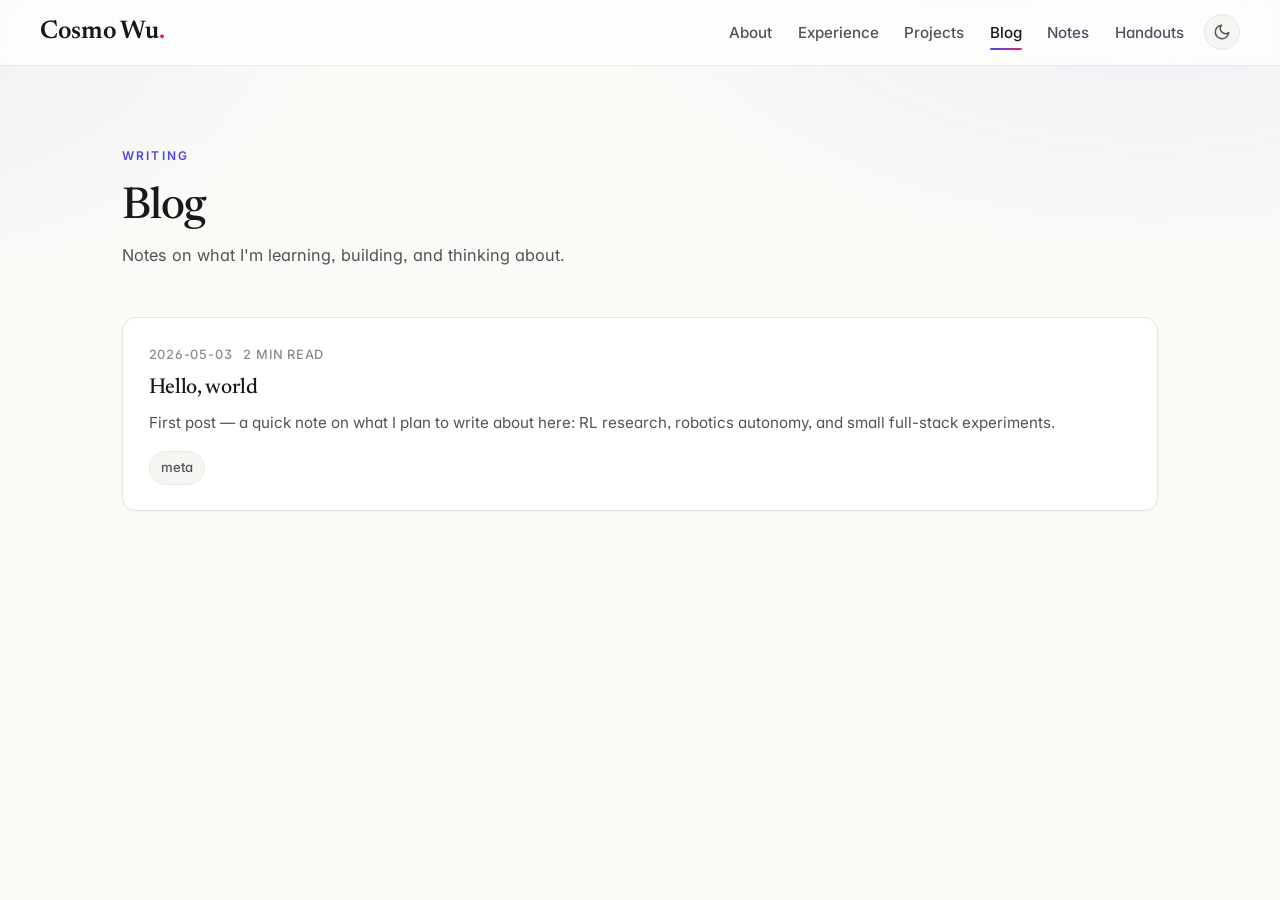
==== blog/index.html @ 94768a97 "Intense round of vibecoding" ====
<!DOCTYPE html>
<html lang="en">
<head>
    <meta charset="UTF-8">
    <meta name="viewport" content="width=device-width, initial-scale=1.0">
    <title>Blog — Cosmo Wu</title>

    <script>(function(){try{var t=localStorage.getItem('theme');var d=window.matchMedia('(prefers-color-scheme: dark)').matches;document.documentElement.setAttribute('data-theme',t||(d?'dark':'light'));}catch(e){document.documentElement.setAttribute('data-theme','light');}})();</script>

    <link rel="preconnect" href="https://fonts.googleapis.com">
    <link rel="preconnect" href="https://fonts.gstatic.com" crossorigin>
    <link rel="stylesheet" href="https://fonts.googleapis.com/css2?family=Inter:wght@400;500;600;700&family=Newsreader:ital,wght@0,400;0,500;1,400;1,500&display=swap">
    <link rel="stylesheet" href="/assets/css/style.css">
</head>
<body>
    <nav class="nav">
        <div class="nav-content">
            <a href="/" class="logo">Cosmo Wu<span class="logo-dot">.</span></a>
            <div class="nav-right">
                <ul class="nav-links">
                    <li><a href="/">About</a></li>
                    <li><a href="/experience/">Experience</a></li>
                    <li><a href="/projects/">Projects</a></li>
                    <li><a href="/blog/">Blog</a></li>
                    <li><a href="/notes/">Notes</a></li>
                    <li><a href="/handouts/">Handouts</a></li>
                </ul>
                <button class="theme-toggle" id="theme-toggle" type="button" aria-label="Toggle color theme">
                    <svg class="icon-moon" viewBox="0 0 24 24" fill="none" stroke="currentColor" stroke-width="2" stroke-linecap="round" stroke-linejoin="round"><path d="M21 12.79A9 9 0 1 1 11.21 3 7 7 0 0 0 21 12.79z"/></svg>
                    <svg class="icon-sun" viewBox="0 0 24 24" fill="none" stroke="currentColor" stroke-width="2" stroke-linecap="round" stroke-linejoin="round"><circle cx="12" cy="12" r="4"/><path d="M12 2v2M12 20v2M4.93 4.93l1.41 1.41M17.66 17.66l1.41 1.41M2 12h2M20 12h2M4.93 19.07l1.41-1.41M17.66 6.34l1.41-1.41"/></svg>
                </button>
            </div>
        </div>
    </nav>

    <section id="blog">
        <div class="section-head">
            <p class="eyebrow">Writing</p>
            <h2 class="section-title">Blog</h2>
            <p class="section-subtitle">Notes on what I'm learning, building, and thinking about.</p>
        </div>

        <div id="post-list" class="post-grid">
            <p style="color: var(--text-muted); grid-column: 1 / -1; text-align: center;">Loading posts…</p>
        </div>
    </section>

    <script src="/assets/js/main.js"></script>
    <script>
        (async function () {
            const list = document.getElementById('post-list');
            try {
                const res = await fetch('/blog/posts.json', { cache: 'no-cache' });
                if (!res.ok) throw new Error('HTTP ' + res.status);
                const posts = await res.json();

                if (!Array.isArray(posts) || posts.length === 0) {
                    list.innerHTML = '<div class="empty-state" style="grid-column: 1 / -1;">No posts yet. Add entries to <code>blog/posts.json</code>.</div>';
                    return;
                }

                posts.sort((a, b) => (b.date || '').localeCompare(a.date || ''));

                list.innerHTML = posts.map(p => {
                    const tags = (p.tags || []).map(t => `<span class="tag">${escapeHtml(t)}</span>`).join('');
                    const date = p.date ? `<span>${escapeHtml(p.date)}</span>` : '';
                    const readTime = p.readTime ? `<span>${escapeHtml(p.readTime)}</span>` : '';
                    return `
                        <a class="post-card" href="${escapeAttr(p.url)}">
                            <div class="post-card-meta">${date}${readTime}</div>
                            <div class="post-card-title">${escapeHtml(p.title)}</div>
                            <div class="post-card-summary">${escapeHtml(p.summary || '')}</div>
                            <div class="post-card-tags">${tags}</div>
                        </a>
                    `;
                }).join('');

                // re-observe newly added cards for fade-in animation
                document.querySelectorAll('.post-card').forEach(el => el.classList.add('animate-in'));
            } catch (err) {
                list.innerHTML = `
                    <div class="empty-state" style="grid-column: 1 / -1;">
                        Could not load posts. If you're viewing locally, open via a server (e.g. <code>python -m http.server</code>) instead of <code>file://</code>.
                    </div>`;
                console.error(err);
            }
        })();

        function escapeHtml(s) {
            return String(s).replace(/[&<>"']/g, c => ({ '&': '&amp;', '<': '&lt;', '>': '&gt;', '"': '&quot;', "'": '&#39;' }[c]));
        }
        function escapeAttr(s) { return escapeHtml(s); }
    </script>
</body>
</html>
---- assets/css/style.css ----
/* =========================================================
   Reset & base
   ========================================================= */
*,
*::before,
*::after {
    margin: 0;
    padding: 0;
    box-sizing: border-box;
}

html {
    scroll-behavior: smooth;
}

/* =========================================================
   Theme tokens — light is default, dark via [data-theme="dark"]
   ========================================================= */
:root {
    --bg:           #fafaf7;
    --bg-elevated:  #ffffff;
    --surface:      #ffffff;
    --surface-soft: #f5f5f1;
    --border:       #e7e5e0;
    --border-soft:  #efece6;

    --text:         #18181b;
    --text-muted:   #52525b;
    --text-subtle:  #8a8a93;

    --primary:      #4f46e5;
    --primary-soft: #eef2ff;
    --secondary:    #7c3aed;
    --accent:       #db2777;

    --shadow-sm: 0 1px 2px rgba(15, 23, 42, 0.04);
    --shadow-md: 0 4px 16px rgba(15, 23, 42, 0.06);
    --shadow-lg: 0 16px 40px rgba(15, 23, 42, 0.08);

    --nav-bg:       rgba(255, 255, 255, 0.78);
    --nav-border:   rgba(15, 23, 42, 0.08);

    --code-bg:      #f4f4f0;
    --pre-bg:       #1f1f23;
    --pre-text:     #f4f4f5;

    --radius-sm:    8px;
    --radius:       14px;
    --radius-lg:    20px;

    --font-sans: 'Inter', -apple-system, BlinkMacSystemFont, 'Segoe UI', Roboto, sans-serif;
    --font-serif: 'Newsreader', 'Iowan Old Style', 'Apple Garamond', Georgia, serif;
    --font-mono: 'JetBrains Mono', ui-monospace, SFMono-Regular, Menlo, Consolas, monospace;
}

[data-theme="dark"] {
    --bg:           #0b0d12;
    --bg-elevated:  #11141c;
    --surface:      #141823;
    --surface-soft: #1a1f2c;
    --border:       rgba(255, 255, 255, 0.08);
    --border-soft:  rgba(255, 255, 255, 0.05);

    --text:         #f1f5f9;
    --text-muted:   #b3b9c5;
    --text-subtle:  #717684;

    --primary:      #818cf8;
    --primary-soft: rgba(129, 140, 248, 0.12);
    --secondary:    #a78bfa;
    --accent:       #f472b6;

    --shadow-sm: 0 1px 2px rgba(0, 0, 0, 0.3);
    --shadow-md: 0 4px 20px rgba(0, 0, 0, 0.35);
    --shadow-lg: 0 20px 60px rgba(0, 0, 0, 0.5);

    --nav-bg:       rgba(11, 13, 18, 0.78);
    --nav-border:   rgba(255, 255, 255, 0.06);

    --code-bg:      rgba(255, 255, 255, 0.06);
    --pre-bg:       #0a0c12;
    --pre-text:     #e5e7eb;
}

/* =========================================================
   Body
   ========================================================= */
body {
    font-family: var(--font-sans);
    font-feature-settings: 'cv11', 'ss01', 'ss03';
    line-height: 1.65;
    color: var(--text);
    background: var(--bg);
    overflow-x: hidden;
    -webkit-font-smoothing: antialiased;
    -moz-osx-font-smoothing: grayscale;
    transition: background-color 0.25s ease, color 0.25s ease;
}

/* Subtle background wash that shifts with theme */
body::before {
    content: '';
    position: fixed;
    inset: 0;
    z-index: -1;
    background:
        radial-gradient(1000px 600px at 90% -10%, color-mix(in srgb, var(--secondary) 7%, transparent), transparent 60%),
        radial-gradient(800px 500px at -10% 0%, color-mix(in srgb, var(--primary) 6%, transparent), transparent 60%);
    pointer-events: none;
}

::selection {
    background: color-mix(in srgb, var(--primary) 25%, transparent);
    color: var(--text);
}

/* =========================================================
   Navigation
   ========================================================= */
.nav {
    position: sticky;
    top: 0;
    width: 100%;
    background: var(--nav-bg);
    backdrop-filter: saturate(160%) blur(14px);
    -webkit-backdrop-filter: saturate(160%) blur(14px);
    z-index: 1000;
    padding: 0.9rem 2rem;
    border-bottom: 1px solid var(--nav-border);
    transition: background-color 0.25s ease, border-color 0.25s ease;
}

.nav-content {
    max-width: 1200px;
    margin: 0 auto;
    display: flex;
    justify-content: space-between;
    align-items: center;
    gap: 1.5rem;
}

.logo {
    font-family: var(--font-serif);
    font-size: 1.6rem;
    font-weight: 600;
    letter-spacing: -0.01em;
    color: var(--text);
    text-decoration: none;
    line-height: 1;
}

.logo .logo-dot {
    color: var(--accent);
}

.nav-right {
    display: flex;
    align-items: center;
    gap: 1.25rem;
}

.nav-links {
    display: flex;
    gap: 1.6rem;
    list-style: none;
    flex-wrap: wrap;
}

.nav-links a {
    color: var(--text-muted);
    text-decoration: none;
    transition: color 0.2s ease;
    font-weight: 500;
    font-size: 0.95rem;
    position: relative;
    padding: 0.25rem 0;
}

.nav-links a:hover {
    color: var(--text);
}

.nav-links a.active {
    color: var(--text);
}

.nav-links a.active::after {
    content: '';
    position: absolute;
    bottom: -4px;
    left: 0;
    right: 0;
    height: 2px;
    background: linear-gradient(90deg, var(--primary), var(--accent));
    border-radius: 2px;
}

.theme-toggle {
    background: var(--surface-soft);
    border: 1px solid var(--border);
    color: var(--text-muted);
    width: 36px;
    height: 36px;
    border-radius: 999px;
    display: inline-flex;
    align-items: center;
    justify-content: center;
    cursor: pointer;
    transition: all 0.2s ease;
}

.theme-toggle:hover {
    color: var(--text);
    border-color: var(--text-subtle);
    transform: scale(1.05);
}

.theme-toggle svg {
    width: 18px;
    height: 18px;
}

[data-theme="light"] .theme-toggle .icon-sun  { display: none; }
[data-theme="dark"]  .theme-toggle .icon-moon { display: none; }
:root:not([data-theme="dark"]) .theme-toggle .icon-sun  { display: none; }

/* =========================================================
   Layout
   ========================================================= */
section {
    padding: 5rem 2rem 3rem;
    max-width: 1100px;
    margin: 0 auto;
}

.hero {
    min-height: calc(100vh - 4rem);
    padding-top: 7rem;
    display: flex;
    flex-direction: column;
    justify-content: center;
    align-items: center;
    text-align: center;
}

/* =========================================================
   Typography
   ========================================================= */
h1, h2, h3, h4 {
    color: var(--text);
    line-height: 1.2;
    letter-spacing: -0.02em;
}

.eyebrow {
    text-transform: uppercase;
    font-size: 0.75rem;
    letter-spacing: 0.18em;
    font-weight: 600;
    color: var(--primary);
    margin-bottom: 1rem;
    animation: fadeInUp 0.8s ease;
}

.hero-title {
    font-family: var(--font-serif);
    font-size: clamp(3rem, 8vw, 5.5rem);
    font-weight: 500;
    margin-bottom: 1rem;
    color: var(--text);
    letter-spacing: -0.03em;
    line-height: 1;
    animation: fadeInUp 0.9s ease;
}

.hero-title em {
    font-style: italic;
    color: var(--primary);
    font-weight: 400;
}

.hero-subtitle {
    font-size: 1.15rem;
    color: var(--text-muted);
    margin-bottom: 2.25rem;
    max-width: 640px;
    animation: fadeInUp 0.9s ease 0.1s backwards;
}

.hero-links {
    display: flex;
    gap: 0.9rem;
    margin-bottom: 3rem;
    animation: fadeInUp 0.9s ease 0.2s backwards;
    flex-wrap: wrap;
    justify-content: center;
}

.hero-links a {
    color: var(--text);
    text-decoration: none;
    padding: 0.7rem 1.3rem;
    border: 1px solid var(--border);
    background: var(--surface);
    border-radius: 999px;
    transition: all 0.2s ease;
    font-weight: 500;
    font-size: 0.95rem;
    box-shadow: var(--shadow-sm);
}

.hero-links a:hover {
    border-color: var(--primary);
    color: var(--primary);
    transform: translateY(-2px);
    box-shadow: var(--shadow-md);
}

.hero-links a.primary {
    background: var(--text);
    color: var(--bg);
    border-color: var(--text);
}

.hero-links a.primary:hover {
    background: var(--primary);
    border-color: var(--primary);
    color: #fff;
}

.hero-bio {
    max-width: 660px;
    color: var(--text-muted);
    font-size: 1.02rem;
    line-height: 1.75;
    animation: fadeInUp 0.9s ease 0.3s backwards;
}

.gpa {
    color: var(--accent);
    font-weight: 600;
}

.section-title {
    font-family: var(--font-serif);
    font-size: clamp(2rem, 4vw, 2.75rem);
    font-weight: 500;
    margin-bottom: 0.5rem;
    color: var(--text);
    letter-spacing: -0.025em;
}

.section-subtitle {
    color: var(--text-muted);
    margin-bottom: 3rem;
    font-size: 1.02rem;
}

.section-head {
    margin-bottom: 3rem;
}

.section-head .section-title {
    margin-bottom: 0.5rem;
}

/* =========================================================
   Cards
   ========================================================= */
.card {
    background: var(--surface);
    border: 1px solid var(--border);
    border-radius: var(--radius);
    padding: 1.75rem;
    margin-bottom: 1.25rem;
    transition: transform 0.2s ease, border-color 0.2s ease, box-shadow 0.2s ease;
    box-shadow: var(--shadow-sm);
}

.card:hover {
    transform: translateY(-3px);
    border-color: color-mix(in srgb, var(--primary) 35%, var(--border));
    box-shadow: var(--shadow-md);
}

.card-header {
    display: flex;
    justify-content: space-between;
    align-items: flex-start;
    margin-bottom: 0.75rem;
    flex-wrap: wrap;
    gap: 0.5rem 1rem;
}

.card-title {
    font-family: var(--font-serif);
    font-size: 1.4rem;
    font-weight: 500;
    color: var(--text);
    margin-bottom: 0.25rem;
    letter-spacing: -0.015em;
}

.card-subtitle {
    color: var(--text-muted);
    font-size: 0.92rem;
}

.card-date {
    color: var(--text-subtle);
    font-weight: 500;
    font-size: 0.88rem;
    font-variant-numeric: tabular-nums;
    white-space: nowrap;
}

.card-list {
    list-style: none;
    margin-top: 0.9rem;
    color: var(--text-muted);
}

.card-list li {
    padding-left: 1.4rem;
    margin-bottom: 0.4rem;
    position: relative;
    line-height: 1.6;
}

.card-list li::before {
    content: '';
    position: absolute;
    left: 0;
    top: 0.7em;
    width: 6px;
    height: 6px;
    border-radius: 50%;
    background: var(--primary);
    opacity: 0.7;
}

/* =========================================================
   Skills
   ========================================================= */
.skills-grid {
    display: grid;
    grid-template-columns: repeat(auto-fit, minmax(260px, 1fr));
    gap: 1rem;
}

.skill-category {
    background: var(--surface);
    border: 1px solid var(--border);
    border-radius: var(--radius);
    padding: 1.4rem;
    transition: border-color 0.2s ease, box-shadow 0.2s ease;
}

.skill-category:hover {
    border-color: color-mix(in srgb, var(--primary) 30%, var(--border));
    box-shadow: var(--shadow-sm);
}

.skill-category h3 {
    color: var(--text);
    margin-bottom: 0.9rem;
    font-size: 0.95rem;
    font-weight: 600;
    letter-spacing: 0.02em;
    text-transform: uppercase;
    color: var(--text-subtle);
}

.skill-tags {
    display: flex;
    flex-wrap: wrap;
    gap: 0.4rem;
}

.tag {
    background: var(--surface-soft);
    padding: 0.3rem 0.7rem;
    border-radius: 999px;
    font-size: 0.82rem;
    color: var(--text-muted);
    border: 1px solid var(--border-soft);
    font-weight: 500;
}

/* =========================================================
   Awards
   ========================================================= */
.awards-grid {
    display: grid;
    grid-template-columns: repeat(auto-fit, minmax(280px, 1fr));
    gap: 0.9rem;
}

.award {
    background: var(--surface);
    border: 1px solid var(--border);
    border-left: 3px solid var(--accent);
    padding: 1rem 1.25rem;
    border-radius: var(--radius-sm);
    transition: transform 0.2s ease, box-shadow 0.2s ease;
}

.award:hover {
    transform: translateY(-2px);
    box-shadow: var(--shadow-sm);
}

.award h4 {
    color: var(--text);
    margin-bottom: 0.25rem;
    font-size: 1rem;
    font-weight: 600;
}

.award p {
    color: var(--text-muted);
    font-size: 0.9rem;
}

/* =========================================================
   Animations
   ========================================================= */
@keyframes fadeInUp {
    from { opacity: 0; transform: translateY(16px); }
    to   { opacity: 1; transform: translateY(0); }
}

.animate-in {
    animation: fadeInUp 0.6s ease both;
}

@media (prefers-reduced-motion: reduce) {
    *, *::before, *::after {
        animation-duration: 0.001s !important;
        transition-duration: 0.001s !important;
    }
}

/* =========================================================
   Blog & Notes & Handouts grids
   ========================================================= */
.post-grid {
    display: grid;
    grid-template-columns: repeat(auto-fit, minmax(300px, 1fr));
    gap: 1.1rem;
}

.post-card {
    background: var(--surface);
    border: 1px solid var(--border);
    border-radius: var(--radius);
    padding: 1.6rem;
    transition: transform 0.2s ease, border-color 0.2s ease, box-shadow 0.2s ease;
    display: flex;
    flex-direction: column;
    text-decoration: none;
    color: inherit;
    box-shadow: var(--shadow-sm);
}

.post-card:hover {
    transform: translateY(-4px);
    border-color: color-mix(in srgb, var(--primary) 35%, var(--border));
    box-shadow: var(--shadow-md);
}

.post-card-meta {
    color: var(--text-subtle);
    font-size: 0.8rem;
    font-weight: 500;
    margin-bottom: 0.6rem;
    display: flex;
    gap: 0.7rem;
    flex-wrap: wrap;
    text-transform: uppercase;
    letter-spacing: 0.06em;
}

.post-card-title {
    font-family: var(--font-serif);
    font-size: 1.35rem;
    font-weight: 500;
    color: var(--text);
    margin-bottom: 0.6rem;
    letter-spacing: -0.015em;
    line-height: 1.25;
}

.post-card-summary {
    color: var(--text-muted);
    flex-grow: 1;
    margin-bottom: 1rem;
    font-size: 0.95rem;
    line-height: 1.6;
}

.post-card-tags {
    display: flex;
    flex-wrap: wrap;
    gap: 0.35rem;
}

.empty-state {
    text-align: center;
    color: var(--text-muted);
    padding: 3rem 1rem;
    background: var(--surface);
    border: 1px dashed var(--border);
    border-radius: var(--radius);
}

.empty-state code {
    background: var(--code-bg);
    padding: 0.15rem 0.45rem;
    border-radius: 4px;
    color: var(--accent);
    font-family: var(--font-mono);
    font-size: 0.88rem;
}

/* =========================================================
   Article (blog post)
   ========================================================= */
.article {
    max-width: 720px;
    margin: 0 auto;
    color: var(--text);
}

.article header {
    margin-bottom: 3rem;
    text-align: center;
}

.article h1 {
    font-family: var(--font-serif);
    font-size: clamp(2.25rem, 5vw, 3.25rem);
    font-weight: 500;
    color: var(--text);
    margin-bottom: 0.75rem;
    letter-spacing: -0.025em;
    line-height: 1.1;
}

.article .article-meta {
    color: var(--text-subtle);
    font-size: 0.92rem;
}

.article h2 {
    font-family: var(--font-serif);
    color: var(--text);
    margin-top: 2.5rem;
    margin-bottom: 0.75rem;
    font-size: 1.7rem;
    font-weight: 500;
    letter-spacing: -0.02em;
}

.article h3 {
    color: var(--text);
    margin-top: 1.75rem;
    margin-bottom: 0.5rem;
    font-size: 1.2rem;
    font-weight: 600;
}

.article p,
.article ul,
.article ol {
    margin-bottom: 1.25rem;
    color: var(--text);
    font-size: 1.05rem;
    line-height: 1.75;
}

.article ul,
.article ol {
    padding-left: 1.5rem;
}

.article li {
    margin-bottom: 0.4rem;
}

.article a {
    color: var(--primary);
    text-decoration: underline;
    text-decoration-thickness: 1px;
    text-underline-offset: 3px;
}

.article code {
    background: var(--code-bg);
    padding: 0.15rem 0.4rem;
    border-radius: 4px;
    color: var(--accent);
    font-family: var(--font-mono);
    font-size: 0.92em;
}

.article pre {
    background: var(--pre-bg);
    color: var(--pre-text);
    border: 1px solid var(--border);
    padding: 1rem 1.2rem;
    border-radius: var(--radius);
    overflow-x: auto;
    margin-bottom: 1.5rem;
    font-size: 0.92rem;
    line-height: 1.6;
}

.article pre code {
    background: none;
    padding: 0;
    color: inherit;
}

.article blockquote {
    border-left: 3px solid var(--primary);
    padding: 0.5rem 0 0.5rem 1.25rem;
    margin: 1.5rem 0;
    color: var(--text-muted);
    font-style: italic;
}

.back-link {
    display: inline-block;
    margin-bottom: 2rem;
    color: var(--text-muted);
    text-decoration: none;
    font-weight: 500;
    font-size: 0.92rem;
    transition: color 0.2s ease;
}

.back-link:hover {
    color: var(--primary);
}

/* =========================================================
   PDF viewer
   ========================================================= */
.pdf-viewer-wrap {
    background: var(--surface);
    border: 1px solid var(--border);
    border-radius: var(--radius);
    padding: 1rem;
    margin-top: 2rem;
    box-shadow: var(--shadow-sm);
}

.pdf-viewer-toolbar {
    display: flex;
    justify-content: space-between;
    align-items: center;
    margin-bottom: 0.75rem;
    flex-wrap: wrap;
    gap: 0.5rem;
}

.pdf-viewer-toolbar h3 {
    font-family: var(--font-serif);
    color: var(--text);
    font-size: 1.15rem;
    font-weight: 500;
}

.pdf-viewer-toolbar a {
    color: var(--text-muted);
    text-decoration: none;
    padding: 0.4rem 0.9rem;
    border: 1px solid var(--border);
    border-radius: 999px;
    font-size: 0.88rem;
    font-weight: 500;
    transition: all 0.2s ease;
    background: var(--surface);
}

.pdf-viewer-toolbar a:hover {
    border-color: var(--primary);
    color: var(--primary);
}

.pdf-viewer {
    width: 100%;
    height: 80vh;
    min-height: 500px;
    border: 1px solid var(--border-soft);
    border-radius: var(--radius-sm);
    background: var(--bg-elevated);
}

/* =========================================================
   Footer
   ========================================================= */
.footer {
    margin-top: 4rem;
    padding: 2rem;
    border-top: 1px solid var(--border-soft);
    text-align: center;
    color: var(--text-subtle);
    font-size: 0.88rem;
}

/* =========================================================
   Mobile
   ========================================================= */
@media (max-width: 768px) {
    .nav {
        padding: 0.7rem 1rem;
    }

    .nav-content {
        gap: 0.75rem;
    }

    .nav-right {
        gap: 0.75rem;
    }

    .nav-links {
        gap: 0.9rem;
        font-size: 0.9rem;
    }

    .nav-links a {
        font-size: 0.9rem;
    }

    section {
        padding: 4rem 1.1rem 2rem;
    }

    .hero {
        padding-top: 5rem;
    }

    .pdf-viewer {
        height: 70vh;
    }
}

@media (max-width: 540px) {
    .nav-links {
        gap: 0.7rem;
    }
    .logo {
        font-size: 1.35rem;
    }
}
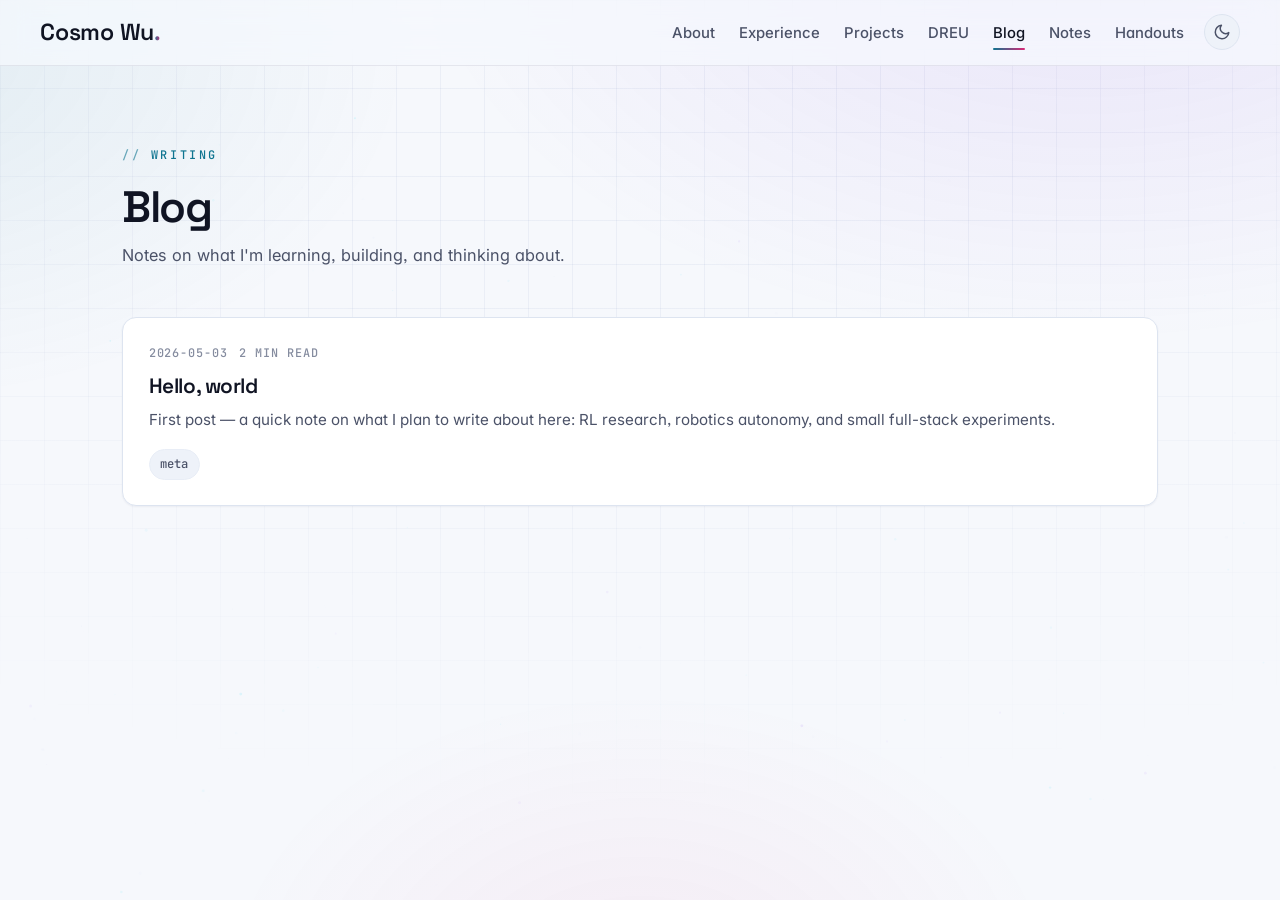
==== commit 8b1bf2ae: "Fabled my website" ====
--- a/blog/index.html
+++ b/blog/index.html
@@ -3,13 +3,15 @@
 <head>
     <meta charset="UTF-8">
     <meta name="viewport" content="width=device-width, initial-scale=1.0">
+    <link rel="icon" type="image/png" href="/qft_pfp.png">
+    <link rel="apple-touch-icon" href="/qft_pfp.png">
     <title>Blog — Cosmo Wu</title>
 
-    <script>(function(){try{var t=localStorage.getItem('theme');var d=window.matchMedia('(prefers-color-scheme: dark)').matches;document.documentElement.setAttribute('data-theme',t||(d?'dark':'light'));}catch(e){document.documentElement.setAttribute('data-theme','light');}})();</script>
+    <script>(function(){try{var t=localStorage.getItem('theme');var d=window.matchMedia('(prefers-color-scheme: dark)').matches;document.documentElement.setAttribute('data-theme',t||(d?'dark':'light'));}catch(e){document.documentElement.setAttribute('data-theme','light');}try{var p=location.pathname;if(p.endsWith('/index.html')){history.replaceState(null,'',p.slice(0,-10)+location.search+location.hash);}}catch(e){}})();</script>
 
     <link rel="preconnect" href="https://fonts.googleapis.com">
     <link rel="preconnect" href="https://fonts.gstatic.com" crossorigin>
-    <link rel="stylesheet" href="https://fonts.googleapis.com/css2?family=Inter:wght@400;500;600;700&family=Newsreader:ital,wght@0,400;0,500;1,400;1,500&display=swap">
+    <link rel="stylesheet" href="https://fonts.googleapis.com/css2?family=Inter:wght@400;500;600;700&family=Space+Grotesk:wght@400;500;600;700&family=JetBrains+Mono:wght@400;500;600&family=Newsreader:ital,wght@0,400;0,500;1,400;1,500&display=swap">
     <link rel="stylesheet" href="/assets/css/style.css">
 </head>
 <body>
@@ -21,6 +23,7 @@
                     <li><a href="/">About</a></li>
                     <li><a href="/experience/">Experience</a></li>
                     <li><a href="/projects/">Projects</a></li>
+                    <li><a href="/dreu/">DREU</a></li>
                     <li><a href="/blog/">Blog</a></li>
                     <li><a href="/notes/">Notes</a></li>
                     <li><a href="/handouts/">Handouts</a></li>
--- a/assets/css/style.css
+++ b/assets/css/style.css
@@ -15,75 +15,85 @@
 
 /* =========================================================
    Theme tokens — light is default, dark via [data-theme="dark"]
+   Quantum / deep-space palette: cyan → violet → pink
    ========================================================= */
 :root {
-    --bg:           #fafaf7;
+    --bg:           #f6f8fc;
     --bg-elevated:  #ffffff;
     --surface:      #ffffff;
-    --surface-soft: #f5f5f1;
-    --border:       #e7e5e0;
-    --border-soft:  #efece6;
-
-    --text:         #18181b;
-    --text-muted:   #52525b;
-    --text-subtle:  #8a8a93;
-
-    --primary:      #4f46e5;
-    --primary-soft: #eef2ff;
-    --secondary:    #7c3aed;
-    --accent:       #db2777;
-
-    --shadow-sm: 0 1px 2px rgba(15, 23, 42, 0.04);
-    --shadow-md: 0 4px 16px rgba(15, 23, 42, 0.06);
-    --shadow-lg: 0 16px 40px rgba(15, 23, 42, 0.08);
-
-    --nav-bg:       rgba(255, 255, 255, 0.78);
-    --nav-border:   rgba(15, 23, 42, 0.08);
-
-    --code-bg:      #f4f4f0;
-    --pre-bg:       #1f1f23;
-    --pre-text:     #f4f4f5;
+    --surface-soft: #eef2f9;
+    --border:       #dde4f0;
+    --border-soft:  #e8edf6;
+
+    --text:         #101423;
+    --text-muted:   #4b5268;
+    --text-subtle:  #858c9f;
+
+    --primary:      #0e7490;   /* deep cyan */
+    --primary-soft: #e0f5fa;
+    --secondary:    #6d28d9;   /* violet */
+    --accent:       #db2777;   /* pink */
+    --glow:         rgba(14, 116, 144, 0.18);
+
+    --shadow-sm: 0 1px 2px rgba(16, 24, 60, 0.05);
+    --shadow-md: 0 4px 18px rgba(16, 24, 60, 0.08);
+    --shadow-lg: 0 16px 44px rgba(16, 24, 60, 0.1);
+
+    --nav-bg:       rgba(246, 248, 252, 0.75);
+    --nav-border:   rgba(16, 24, 60, 0.08);
+
+    --code-bg:      #e9eef7;
+    --pre-bg:       #10162a;
+    --pre-text:     #e6ecf8;
+
+    --grid-line:    rgba(30, 60, 140, 0.05);
+    --star-opacity: 0.35;
 
     --radius-sm:    8px;
     --radius:       14px;
     --radius-lg:    20px;
 
     --font-sans: 'Inter', -apple-system, BlinkMacSystemFont, 'Segoe UI', Roboto, sans-serif;
-    --font-serif: 'Newsreader', 'Iowan Old Style', 'Apple Garamond', Georgia, serif;
+    --font-display: 'Space Grotesk', 'Inter', -apple-system, sans-serif;
+    --font-serif: 'Newsreader', 'Iowan Old Style', Georgia, serif;
     --font-mono: 'JetBrains Mono', ui-monospace, SFMono-Regular, Menlo, Consolas, monospace;
 }
 
 [data-theme="dark"] {
-    --bg:           #0b0d12;
-    --bg-elevated:  #11141c;
-    --surface:      #141823;
-    --surface-soft: #1a1f2c;
-    --border:       rgba(255, 255, 255, 0.08);
-    --border-soft:  rgba(255, 255, 255, 0.05);
-
-    --text:         #f1f5f9;
-    --text-muted:   #b3b9c5;
-    --text-subtle:  #717684;
-
-    --primary:      #818cf8;
-    --primary-soft: rgba(129, 140, 248, 0.12);
-    --secondary:    #a78bfa;
-    --accent:       #f472b6;
-
-    --shadow-sm: 0 1px 2px rgba(0, 0, 0, 0.3);
-    --shadow-md: 0 4px 20px rgba(0, 0, 0, 0.35);
-    --shadow-lg: 0 20px 60px rgba(0, 0, 0, 0.5);
-
-    --nav-bg:       rgba(11, 13, 18, 0.78);
-    --nav-border:   rgba(255, 255, 255, 0.06);
-
-    --code-bg:      rgba(255, 255, 255, 0.06);
-    --pre-bg:       #0a0c12;
-    --pre-text:     #e5e7eb;
-}
-
-/* =========================================================
-   Body
+    --bg:           #05070f;
+    --bg-elevated:  #0a0e1c;
+    --surface:      #0c1122;
+    --surface-soft: #131a30;
+    --border:       rgba(148, 163, 255, 0.13);
+    --border-soft:  rgba(148, 163, 255, 0.07);
+
+    --text:         #eef2fb;
+    --text-muted:   #a7b0c8;
+    --text-subtle:  #66708c;
+
+    --primary:      #6ee7f9;   /* bright cyan */
+    --primary-soft: rgba(110, 231, 249, 0.1);
+    --secondary:    #a78bfa;   /* soft violet */
+    --accent:       #f472b6;   /* pink */
+    --glow:         rgba(110, 231, 249, 0.28);
+
+    --shadow-sm: 0 1px 2px rgba(0, 0, 0, 0.35);
+    --shadow-md: 0 6px 24px rgba(0, 0, 0, 0.45);
+    --shadow-lg: 0 24px 70px rgba(0, 0, 0, 0.6);
+
+    --nav-bg:       rgba(5, 7, 15, 0.72);
+    --nav-border:   rgba(148, 163, 255, 0.1);
+
+    --code-bg:      rgba(148, 163, 255, 0.1);
+    --pre-bg:       #070b18;
+    --pre-text:     #dbe3f5;
+
+    --grid-line:    rgba(148, 163, 255, 0.045);
+    --star-opacity: 1;
+}
+
+/* =========================================================
+   Body & cosmic backdrop
    ========================================================= */
 body {
     font-family: var(--font-sans);
@@ -94,24 +104,64 @@
     overflow-x: hidden;
     -webkit-font-smoothing: antialiased;
     -moz-osx-font-smoothing: grayscale;
-    transition: background-color 0.25s ease, color 0.25s ease;
-}
-
-/* Subtle background wash that shifts with theme */
+    transition: background-color 0.3s ease, color 0.3s ease;
+}
+
+/* Nebula wash */
 body::before {
     content: '';
     position: fixed;
     inset: 0;
+    z-index: -3;
+    background:
+        radial-gradient(1100px 700px at 85% -10%, color-mix(in srgb, var(--secondary) 10%, transparent), transparent 62%),
+        radial-gradient(900px 600px at -10% 5%, color-mix(in srgb, var(--primary) 9%, transparent), transparent 60%),
+        radial-gradient(700px 500px at 50% 110%, color-mix(in srgb, var(--accent) 6%, transparent), transparent 60%);
+    pointer-events: none;
+}
+
+/* Faint blueprint grid, faded toward the edges */
+body::after {
+    content: '';
+    position: fixed;
+    inset: 0;
+    z-index: -2;
+    background:
+        linear-gradient(var(--grid-line) 1px, transparent 1px),
+        linear-gradient(90deg, var(--grid-line) 1px, transparent 1px);
+    background-size: 44px 44px;
+    -webkit-mask-image: radial-gradient(ellipse 90% 70% at 50% 20%, black 30%, transparent 100%);
+    mask-image: radial-gradient(ellipse 90% 70% at 50% 20%, black 30%, transparent 100%);
+    pointer-events: none;
+}
+
+/* Starfield canvas (injected by main.js) */
+.starfield {
+    position: fixed;
+    inset: 0;
     z-index: -1;
-    background:
-        radial-gradient(1000px 600px at 90% -10%, color-mix(in srgb, var(--secondary) 7%, transparent), transparent 60%),
-        radial-gradient(800px 500px at -10% 0%, color-mix(in srgb, var(--primary) 6%, transparent), transparent 60%);
     pointer-events: none;
+    opacity: var(--star-opacity);
+    transition: opacity 0.4s ease;
 }
 
 ::selection {
-    background: color-mix(in srgb, var(--primary) 25%, transparent);
-    color: var(--text);
+    background: color-mix(in srgb, var(--primary) 30%, transparent);
+    color: var(--text);
+}
+
+/* Scroll progress bar (injected by main.js) */
+.scroll-progress {
+    position: fixed;
+    top: 0;
+    left: 0;
+    height: 2px;
+    width: 100%;
+    z-index: 2000;
+    background: linear-gradient(90deg, var(--primary), var(--secondary), var(--accent));
+    transform-origin: 0 50%;
+    transform: scaleX(0);
+    pointer-events: none;
 }
 
 /* =========================================================
@@ -140,8 +190,8 @@
 }
 
 .logo {
-    font-family: var(--font-serif);
-    font-size: 1.6rem;
+    font-family: var(--font-display);
+    font-size: 1.45rem;
     font-weight: 600;
     letter-spacing: -0.01em;
     color: var(--text);
@@ -150,7 +200,10 @@
 }
 
 .logo .logo-dot {
-    color: var(--accent);
+    background: linear-gradient(90deg, var(--primary), var(--accent));
+    -webkit-background-clip: text;
+    background-clip: text;
+    color: transparent;
 }
 
 .nav-right {
@@ -161,7 +214,7 @@
 
 .nav-links {
     display: flex;
-    gap: 1.6rem;
+    gap: 1.5rem;
     list-style: none;
     flex-wrap: wrap;
 }
@@ -171,20 +224,12 @@
     text-decoration: none;
     transition: color 0.2s ease;
     font-weight: 500;
-    font-size: 0.95rem;
+    font-size: 0.93rem;
     position: relative;
     padding: 0.25rem 0;
 }
 
-.nav-links a:hover {
-    color: var(--text);
-}
-
-.nav-links a.active {
-    color: var(--text);
-}
-
-.nav-links a.active::after {
+.nav-links a::after {
     content: '';
     position: absolute;
     bottom: -4px;
@@ -193,6 +238,25 @@
     height: 2px;
     background: linear-gradient(90deg, var(--primary), var(--accent));
     border-radius: 2px;
+    transform: scaleX(0);
+    transform-origin: 0 50%;
+    transition: transform 0.25s ease;
+}
+
+.nav-links a:hover {
+    color: var(--text);
+}
+
+.nav-links a:hover::after {
+    transform: scaleX(1);
+}
+
+.nav-links a.active {
+    color: var(--text);
+}
+
+.nav-links a.active::after {
+    transform: scaleX(1);
 }
 
 .theme-toggle {
@@ -207,12 +271,14 @@
     justify-content: center;
     cursor: pointer;
     transition: all 0.2s ease;
+    flex-shrink: 0;
 }
 
 .theme-toggle:hover {
-    color: var(--text);
-    border-color: var(--text-subtle);
-    transform: scale(1.05);
+    color: var(--primary);
+    border-color: color-mix(in srgb, var(--primary) 50%, var(--border));
+    box-shadow: 0 0 14px var(--glow);
+    transform: scale(1.05) rotate(15deg);
 }
 
 .theme-toggle svg {
@@ -241,6 +307,71 @@
     justify-content: center;
     align-items: center;
     text-align: center;
+    position: relative;
+}
+
+/* =========================================================
+   Hero atom — orbiting electrons behind the title
+   ========================================================= */
+.hero-atom {
+    position: absolute;
+    top: 50%;
+    left: 50%;
+    width: min(620px, 90vw);
+    aspect-ratio: 1;
+    transform: translate(-50%, -54%);
+    pointer-events: none;
+    z-index: -1;
+    opacity: 0.75;
+}
+
+.hero-atom .orbit {
+    position: absolute;
+    inset: 0;
+    border-radius: 50%;
+    border: 1px solid color-mix(in srgb, var(--primary) 18%, transparent);
+    animation: orbit-spin linear infinite;
+}
+
+.hero-atom .orbit-1 { inset: 6%;  animation-duration: 26s; border-color: color-mix(in srgb, var(--primary) 22%, transparent); }
+.hero-atom .orbit-2 { inset: 18%; animation-duration: 38s; animation-direction: reverse; border-color: color-mix(in srgb, var(--secondary) 20%, transparent); }
+.hero-atom .orbit-3 { inset: 31%; animation-duration: 52s; border-color: color-mix(in srgb, var(--accent) 16%, transparent); }
+
+.hero-atom .electron {
+    position: absolute;
+    top: -4px;
+    left: 50%;
+    width: 8px;
+    height: 8px;
+    margin-left: -4px;
+    border-radius: 50%;
+    background: var(--primary);
+    box-shadow: 0 0 12px 2px var(--glow);
+}
+
+.hero-atom .orbit-2 .electron { background: var(--secondary); box-shadow: 0 0 12px 2px color-mix(in srgb, var(--secondary) 40%, transparent); }
+.hero-atom .orbit-3 .electron { background: var(--accent);    box-shadow: 0 0 12px 2px color-mix(in srgb, var(--accent) 40%, transparent); }
+
+.hero-atom .nucleus {
+    position: absolute;
+    top: 50%;
+    left: 50%;
+    width: 10px;
+    height: 10px;
+    border-radius: 50%;
+    transform: translate(-50%, -50%);
+    background: color-mix(in srgb, var(--primary) 60%, transparent);
+    box-shadow: 0 0 30px 8px var(--glow);
+    animation: nucleus-pulse 4s ease-in-out infinite;
+}
+
+@keyframes orbit-spin {
+    to { transform: rotate(360deg); }
+}
+
+@keyframes nucleus-pulse {
+    0%, 100% { transform: translate(-50%, -50%) scale(1);   opacity: 0.9; }
+    50%      { transform: translate(-50%, -50%) scale(1.5); opacity: 0.55; }
 }
 
 /* =========================================================
@@ -253,30 +384,65 @@
 }
 
 .eyebrow {
+    font-family: var(--font-mono);
     text-transform: uppercase;
-    font-size: 0.75rem;
-    letter-spacing: 0.18em;
-    font-weight: 600;
+    font-size: 0.74rem;
+    letter-spacing: 0.22em;
+    font-weight: 500;
     color: var(--primary);
     margin-bottom: 1rem;
     animation: fadeInUp 0.8s ease;
 }
 
+.eyebrow::before {
+    content: '// ';
+    opacity: 0.6;
+}
+
 .hero-title {
-    font-family: var(--font-serif);
+    font-family: var(--font-display);
     font-size: clamp(3rem, 8vw, 5.5rem);
-    font-weight: 500;
-    margin-bottom: 1rem;
-    color: var(--text);
-    letter-spacing: -0.03em;
-    line-height: 1;
+    font-weight: 600;
+    margin-bottom: 1.1rem;
+    color: var(--text);
+    letter-spacing: -0.035em;
+    line-height: 1.02;
     animation: fadeInUp 0.9s ease;
 }
 
-.hero-title em {
-    font-style: italic;
+.gradient-text {
+    background: linear-gradient(100deg, var(--primary) 0%, var(--secondary) 55%, var(--accent) 100%);
+    -webkit-background-clip: text;
+    background-clip: text;
+    color: transparent;
+}
+
+.hero-rotator {
+    font-family: var(--font-mono);
+    font-size: clamp(0.95rem, 2.2vw, 1.1rem);
+    color: var(--text-muted);
+    margin-bottom: 1.5rem;
+    animation: fadeInUp 0.9s ease 0.1s backwards;
+    min-height: 1.7em;
+}
+
+.hero-rotator .rotate-word {
     color: var(--primary);
-    font-weight: 400;
+    font-weight: 600;
+}
+
+.hero-rotator .caret {
+    display: inline-block;
+    width: 2px;
+    height: 1.05em;
+    margin-left: 2px;
+    vertical-align: text-bottom;
+    background: var(--primary);
+    animation: caret-blink 1s steps(1) infinite;
+}
+
+@keyframes caret-blink {
+    50% { opacity: 0; }
 }
 
 .hero-subtitle {
@@ -303,7 +469,7 @@
     border: 1px solid var(--border);
     background: var(--surface);
     border-radius: 999px;
-    transition: all 0.2s ease;
+    transition: all 0.25s ease;
     font-weight: 500;
     font-size: 0.95rem;
     box-shadow: var(--shadow-sm);
@@ -313,19 +479,28 @@
     border-color: var(--primary);
     color: var(--primary);
     transform: translateY(-2px);
-    box-shadow: var(--shadow-md);
+    box-shadow: 0 4px 20px var(--glow);
 }
 
 .hero-links a.primary {
-    background: var(--text);
-    color: var(--bg);
-    border-color: var(--text);
+    background: linear-gradient(100deg, var(--primary), var(--secondary));
+    color: #fff;
+    border-color: transparent;
+}
+
+[data-theme="dark"] .hero-links a.primary {
+    color: #05070f;
+    font-weight: 600;
 }
 
 .hero-links a.primary:hover {
-    background: var(--primary);
-    border-color: var(--primary);
     color: #fff;
+    filter: brightness(1.1);
+    box-shadow: 0 6px 26px var(--glow);
+}
+
+[data-theme="dark"] .hero-links a.primary:hover {
+    color: #05070f;
 }
 
 .hero-bio {
@@ -342,12 +517,12 @@
 }
 
 .section-title {
-    font-family: var(--font-serif);
+    font-family: var(--font-display);
     font-size: clamp(2rem, 4vw, 2.75rem);
-    font-weight: 500;
+    font-weight: 600;
     margin-bottom: 0.5rem;
     color: var(--text);
-    letter-spacing: -0.025em;
+    letter-spacing: -0.03em;
 }
 
 .section-subtitle {
@@ -365,7 +540,7 @@
 }
 
 /* =========================================================
-   Cards
+   Cards — glassy surface + cursor spotlight
    ========================================================= */
 .card {
     background: var(--surface);
@@ -373,14 +548,47 @@
     border-radius: var(--radius);
     padding: 1.75rem;
     margin-bottom: 1.25rem;
-    transition: transform 0.2s ease, border-color 0.2s ease, box-shadow 0.2s ease;
+    transition: transform 0.25s ease, border-color 0.25s ease, box-shadow 0.25s ease;
     box-shadow: var(--shadow-sm);
+    position: relative;
+    overflow: hidden;
+}
+
+.card::before,
+.post-card::before,
+.skill-category::before,
+.award::before {
+    content: '';
+    position: absolute;
+    inset: 0;
+    border-radius: inherit;
+    background: radial-gradient(340px circle at var(--mx, 50%) var(--my, 50%),
+        color-mix(in srgb, var(--primary) 10%, transparent), transparent 65%);
+    opacity: 0;
+    transition: opacity 0.35s ease;
+    pointer-events: none;
+    z-index: 0;
+}
+
+.card:hover::before,
+.post-card:hover::before,
+.skill-category:hover::before,
+.award:hover::before {
+    opacity: 1;
+}
+
+.card > *,
+.post-card > *,
+.skill-category > *,
+.award > * {
+    position: relative;
+    z-index: 1;
 }
 
 .card:hover {
     transform: translateY(-3px);
-    border-color: color-mix(in srgb, var(--primary) 35%, var(--border));
-    box-shadow: var(--shadow-md);
+    border-color: color-mix(in srgb, var(--primary) 40%, var(--border));
+    box-shadow: var(--shadow-md), 0 0 24px -6px var(--glow);
 }
 
 .card-header {
@@ -393,12 +601,12 @@
 }
 
 .card-title {
-    font-family: var(--font-serif);
-    font-size: 1.4rem;
-    font-weight: 500;
+    font-family: var(--font-display);
+    font-size: 1.35rem;
+    font-weight: 600;
     color: var(--text);
     margin-bottom: 0.25rem;
-    letter-spacing: -0.015em;
+    letter-spacing: -0.02em;
 }
 
 .card-subtitle {
@@ -407,11 +615,43 @@
 }
 
 .card-date {
+    font-family: var(--font-mono);
     color: var(--text-subtle);
     font-weight: 500;
-    font-size: 0.88rem;
+    font-size: 0.82rem;
     font-variant-numeric: tabular-nums;
     white-space: nowrap;
+}
+
+.card-blurb {
+    color: var(--text-muted);
+    margin-top: 0.85rem;
+    line-height: 1.7;
+}
+
+.project-link {
+    display: block;
+    color: inherit;
+    text-decoration: none;
+    position: relative;
+    padding-right: 2.75rem;
+}
+
+.project-link::after {
+    content: '↗';
+    position: absolute;
+    top: 1.4rem;
+    right: 1.6rem;
+    color: var(--text-subtle);
+    font-size: 1.35rem;
+    line-height: 1;
+    transition: transform 0.2s ease, color 0.2s ease;
+    z-index: 1;
+}
+
+.project-link:hover::after {
+    color: var(--primary);
+    transform: translate(2px, -2px);
 }
 
 .card-list {
@@ -436,7 +676,35 @@
     height: 6px;
     border-radius: 50%;
     background: var(--primary);
-    opacity: 0.7;
+    box-shadow: 0 0 6px var(--glow);
+    opacity: 0.8;
+}
+
+/* Featured card — used to spotlight top items */
+.card-featured {
+    border-color: color-mix(in srgb, var(--primary) 35%, var(--border));
+    background:
+        linear-gradient(var(--surface), var(--surface)) padding-box,
+        linear-gradient(120deg,
+            color-mix(in srgb, var(--primary) 55%, transparent),
+            color-mix(in srgb, var(--secondary) 45%, transparent),
+            color-mix(in srgb, var(--accent) 40%, transparent)) border-box;
+    border: 1px solid transparent;
+}
+
+.badge-new {
+    font-family: var(--font-mono);
+    font-size: 0.68rem;
+    font-weight: 600;
+    letter-spacing: 0.14em;
+    text-transform: uppercase;
+    color: var(--primary);
+    background: var(--primary-soft);
+    border: 1px solid color-mix(in srgb, var(--primary) 35%, transparent);
+    border-radius: 999px;
+    padding: 0.2rem 0.6rem;
+    display: inline-block;
+    vertical-align: middle;
 }
 
 /* =========================================================
@@ -454,6 +722,8 @@
     border-radius: var(--radius);
     padding: 1.4rem;
     transition: border-color 0.2s ease, box-shadow 0.2s ease;
+    position: relative;
+    overflow: hidden;
 }
 
 .skill-category:hover {
@@ -462,11 +732,11 @@
 }
 
 .skill-category h3 {
-    color: var(--text);
     margin-bottom: 0.9rem;
-    font-size: 0.95rem;
-    font-weight: 600;
-    letter-spacing: 0.02em;
+    font-family: var(--font-mono);
+    font-size: 0.78rem;
+    font-weight: 600;
+    letter-spacing: 0.14em;
     text-transform: uppercase;
     color: var(--text-subtle);
 }
@@ -478,13 +748,20 @@
 }
 
 .tag {
+    font-family: var(--font-mono);
     background: var(--surface-soft);
-    padding: 0.3rem 0.7rem;
+    padding: 0.28rem 0.68rem;
     border-radius: 999px;
-    font-size: 0.82rem;
+    font-size: 0.76rem;
     color: var(--text-muted);
     border: 1px solid var(--border-soft);
     font-weight: 500;
+    transition: border-color 0.2s ease, color 0.2s ease;
+}
+
+.tag:hover {
+    border-color: color-mix(in srgb, var(--primary) 45%, var(--border));
+    color: var(--primary);
 }
 
 /* =========================================================
@@ -503,11 +780,13 @@
     padding: 1rem 1.25rem;
     border-radius: var(--radius-sm);
     transition: transform 0.2s ease, box-shadow 0.2s ease;
+    position: relative;
+    overflow: hidden;
 }
 
 .award:hover {
     transform: translateY(-2px);
-    box-shadow: var(--shadow-sm);
+    box-shadow: var(--shadow-sm), 0 0 18px -8px color-mix(in srgb, var(--accent) 45%, transparent);
 }
 
 .award h4 {
@@ -526,12 +805,13 @@
    Animations
    ========================================================= */
 @keyframes fadeInUp {
-    from { opacity: 0; transform: translateY(16px); }
+    from { opacity: 0; transform: translateY(18px); }
     to   { opacity: 1; transform: translateY(0); }
 }
 
 .animate-in {
-    animation: fadeInUp 0.6s ease both;
+    animation: fadeInUp 0.65s ease both;
+    animation-delay: calc(var(--stagger, 0) * 70ms);
 }
 
 @media (prefers-reduced-motion: reduce) {
@@ -539,6 +819,7 @@
         animation-duration: 0.001s !important;
         transition-duration: 0.001s !important;
     }
+    .starfield { display: none; }
 }
 
 /* =========================================================
@@ -555,39 +836,42 @@
     border: 1px solid var(--border);
     border-radius: var(--radius);
     padding: 1.6rem;
-    transition: transform 0.2s ease, border-color 0.2s ease, box-shadow 0.2s ease;
+    transition: transform 0.25s ease, border-color 0.25s ease, box-shadow 0.25s ease;
     display: flex;
     flex-direction: column;
     text-decoration: none;
     color: inherit;
     box-shadow: var(--shadow-sm);
+    position: relative;
+    overflow: hidden;
 }
 
 .post-card:hover {
     transform: translateY(-4px);
-    border-color: color-mix(in srgb, var(--primary) 35%, var(--border));
-    box-shadow: var(--shadow-md);
+    border-color: color-mix(in srgb, var(--primary) 40%, var(--border));
+    box-shadow: var(--shadow-md), 0 0 24px -6px var(--glow);
 }
 
 .post-card-meta {
+    font-family: var(--font-mono);
     color: var(--text-subtle);
-    font-size: 0.8rem;
+    font-size: 0.74rem;
     font-weight: 500;
     margin-bottom: 0.6rem;
     display: flex;
     gap: 0.7rem;
     flex-wrap: wrap;
     text-transform: uppercase;
-    letter-spacing: 0.06em;
+    letter-spacing: 0.08em;
 }
 
 .post-card-title {
-    font-family: var(--font-serif);
-    font-size: 1.35rem;
-    font-weight: 500;
+    font-family: var(--font-display);
+    font-size: 1.3rem;
+    font-weight: 600;
     color: var(--text);
     margin-bottom: 0.6rem;
-    letter-spacing: -0.015em;
+    letter-spacing: -0.02em;
     line-height: 1.25;
 }
 
@@ -638,27 +922,28 @@
 }
 
 .article h1 {
-    font-family: var(--font-serif);
+    font-family: var(--font-display);
     font-size: clamp(2.25rem, 5vw, 3.25rem);
-    font-weight: 500;
+    font-weight: 600;
     color: var(--text);
     margin-bottom: 0.75rem;
-    letter-spacing: -0.025em;
+    letter-spacing: -0.03em;
     line-height: 1.1;
 }
 
 .article .article-meta {
+    font-family: var(--font-mono);
     color: var(--text-subtle);
-    font-size: 0.92rem;
+    font-size: 0.85rem;
 }
 
 .article h2 {
-    font-family: var(--font-serif);
+    font-family: var(--font-display);
     color: var(--text);
     margin-top: 2.5rem;
     margin-bottom: 0.75rem;
     font-size: 1.7rem;
-    font-weight: 500;
+    font-weight: 600;
     letter-spacing: -0.02em;
 }
 
@@ -766,10 +1051,10 @@
 }
 
 .pdf-viewer-toolbar h3 {
-    font-family: var(--font-serif);
+    font-family: var(--font-display);
     color: var(--text);
     font-size: 1.15rem;
-    font-weight: 500;
+    font-weight: 600;
 }
 
 .pdf-viewer-toolbar a {
@@ -787,6 +1072,7 @@
 .pdf-viewer-toolbar a:hover {
     border-color: var(--primary);
     color: var(--primary);
+    box-shadow: 0 0 12px var(--glow);
 }
 
 .pdf-viewer {
@@ -799,6 +1085,249 @@
 }
 
 /* =========================================================
+   DREU — profile, timeline, reports, updates
+   ========================================================= */
+.dreu-profile {
+    display: grid;
+    grid-template-columns: repeat(auto-fit, minmax(220px, 1fr));
+    gap: 1.25rem 2rem;
+}
+
+.dreu-field .dreu-label {
+    font-family: var(--font-mono);
+    font-size: 0.72rem;
+    font-weight: 600;
+    letter-spacing: 0.16em;
+    text-transform: uppercase;
+    color: var(--text-subtle);
+    margin-bottom: 0.3rem;
+}
+
+.dreu-field .dreu-value {
+    color: var(--text);
+    font-weight: 500;
+    line-height: 1.5;
+}
+
+.dreu-field .dreu-value .dreu-sub {
+    display: block;
+    color: var(--text-muted);
+    font-size: 0.88rem;
+    font-weight: 400;
+}
+
+/* Weekly log timeline */
+.timeline {
+    position: relative;
+    padding-left: 2.1rem;
+}
+
+.timeline::before {
+    content: '';
+    position: absolute;
+    left: 9px;
+    top: 8px;
+    bottom: 8px;
+    width: 2px;
+    background: linear-gradient(180deg, var(--primary), var(--secondary) 55%, var(--accent));
+    opacity: 0.35;
+    border-radius: 2px;
+}
+
+.week-entry {
+    position: relative;
+    margin-bottom: 1.25rem;
+}
+
+/* Timeline node dot — ::after so it doesn't collide with the .card spotlight ::before */
+.week-entry::after {
+    content: '';
+    position: absolute;
+    left: -1.85rem;
+    top: 1.55rem;
+    width: 12px;
+    height: 12px;
+    border-radius: 50%;
+    background: var(--bg);
+    border: 2px solid var(--primary);
+    box-shadow: 0 0 10px var(--glow);
+    z-index: 2;
+}
+
+.week-entry[open]::after {
+    background: var(--primary);
+}
+
+details.week-entry.card {
+    padding: 0;
+    overflow: visible;   /* node dot sits outside the card bounds */
+}
+
+.week-entry summary {
+    list-style: none;
+    cursor: pointer;
+    display: flex;
+    align-items: center;
+    gap: 1rem;
+    padding: 1.3rem 1.6rem;
+    flex-wrap: wrap;
+    user-select: none;
+}
+
+.week-entry summary::-webkit-details-marker {
+    display: none;
+}
+
+.week-badge {
+    font-family: var(--font-mono);
+    font-size: 0.74rem;
+    font-weight: 600;
+    letter-spacing: 0.12em;
+    text-transform: uppercase;
+    color: var(--primary);
+    background: var(--primary-soft);
+    border: 1px solid color-mix(in srgb, var(--primary) 30%, transparent);
+    padding: 0.25rem 0.7rem;
+    border-radius: 999px;
+    white-space: nowrap;
+}
+
+.week-title {
+    font-family: var(--font-display);
+    font-weight: 600;
+    font-size: 1.08rem;
+    color: var(--text);
+    flex: 1;
+    min-width: 150px;
+}
+
+.week-date {
+    font-family: var(--font-mono);
+    font-size: 0.8rem;
+    color: var(--text-subtle);
+    white-space: nowrap;
+}
+
+.week-chevron {
+    color: var(--text-subtle);
+    transition: transform 0.25s ease, color 0.25s ease;
+    flex-shrink: 0;
+    display: inline-flex;
+}
+
+.week-entry[open] .week-chevron {
+    transform: rotate(180deg);
+    color: var(--primary);
+}
+
+.week-body {
+    padding: 0.25rem 1.6rem 1.5rem;
+    display: grid;
+    grid-template-columns: repeat(auto-fit, minmax(280px, 1fr));
+    gap: 1.25rem 2rem;
+    animation: fadeInUp 0.4s ease;
+    border-top: 1px solid var(--border-soft);
+    padding-top: 1.25rem;
+}
+
+.week-block h4 {
+    font-family: var(--font-mono);
+    font-size: 0.72rem;
+    font-weight: 600;
+    letter-spacing: 0.16em;
+    text-transform: uppercase;
+    margin-bottom: 0.5rem;
+    display: flex;
+    align-items: center;
+    gap: 0.45rem;
+}
+
+.week-block h4::before {
+    content: '';
+    width: 7px;
+    height: 7px;
+    border-radius: 2px;
+    transform: rotate(45deg);
+    background: currentColor;
+    box-shadow: 0 0 8px currentColor;
+    display: inline-block;
+}
+
+.week-block.goals    h4 { color: var(--primary); }
+.week-block.approach h4 { color: var(--secondary); }
+.week-block.results  h4 { color: var(--accent); }
+.week-block.notes    h4 { color: var(--text-subtle); }
+
+.week-block ul {
+    list-style: none;
+    color: var(--text-muted);
+    font-size: 0.94rem;
+}
+
+.week-block li {
+    padding-left: 1.15rem;
+    margin-bottom: 0.35rem;
+    position: relative;
+    line-height: 1.6;
+}
+
+.week-block li::before {
+    content: '›';
+    position: absolute;
+    left: 0;
+    color: var(--text-subtle);
+    font-family: var(--font-mono);
+}
+
+/* Updates feed */
+.update-item {
+    position: relative;
+    padding: 1rem 1.25rem 1rem 1.5rem;
+    margin-bottom: 0.9rem;
+    background: var(--surface);
+    border: 1px solid var(--border);
+    border-radius: var(--radius-sm);
+    transition: transform 0.2s ease, border-color 0.2s ease, box-shadow 0.2s ease;
+}
+
+.update-item::after {
+    content: '';
+    position: absolute;
+    left: 0;
+    top: 10px;
+    bottom: 10px;
+    width: 3px;
+    border-radius: 3px;
+    background: linear-gradient(180deg, var(--primary), var(--secondary));
+}
+
+.update-item:hover {
+    transform: translateX(4px);
+    border-color: color-mix(in srgb, var(--primary) 35%, var(--border));
+    box-shadow: var(--shadow-sm);
+}
+
+.update-date {
+    font-family: var(--font-mono);
+    font-size: 0.76rem;
+    color: var(--text-subtle);
+    letter-spacing: 0.06em;
+    margin-bottom: 0.2rem;
+}
+
+.update-title {
+    font-weight: 600;
+    color: var(--text);
+    margin-bottom: 0.25rem;
+}
+
+.update-body {
+    color: var(--text-muted);
+    font-size: 0.94rem;
+    line-height: 1.65;
+}
+
+/* =========================================================
    Footer
    ========================================================= */
 .footer {
@@ -846,13 +1375,30 @@
     .pdf-viewer {
         height: 70vh;
     }
+
+    .timeline {
+        padding-left: 1.6rem;
+    }
+
+    .week-entry::after {
+        left: -1.38rem;
+    }
+
+    .week-entry summary {
+        padding: 1.1rem 1.2rem;
+    }
+
+    .week-body {
+        padding-left: 1.2rem;
+        padding-right: 1.2rem;
+    }
 }
 
 @media (max-width: 540px) {
     .nav-links {
-        gap: 0.7rem;
+        gap: 0.6rem;
     }
     .logo {
-        font-size: 1.35rem;
+        font-size: 1.25rem;
     }
 }
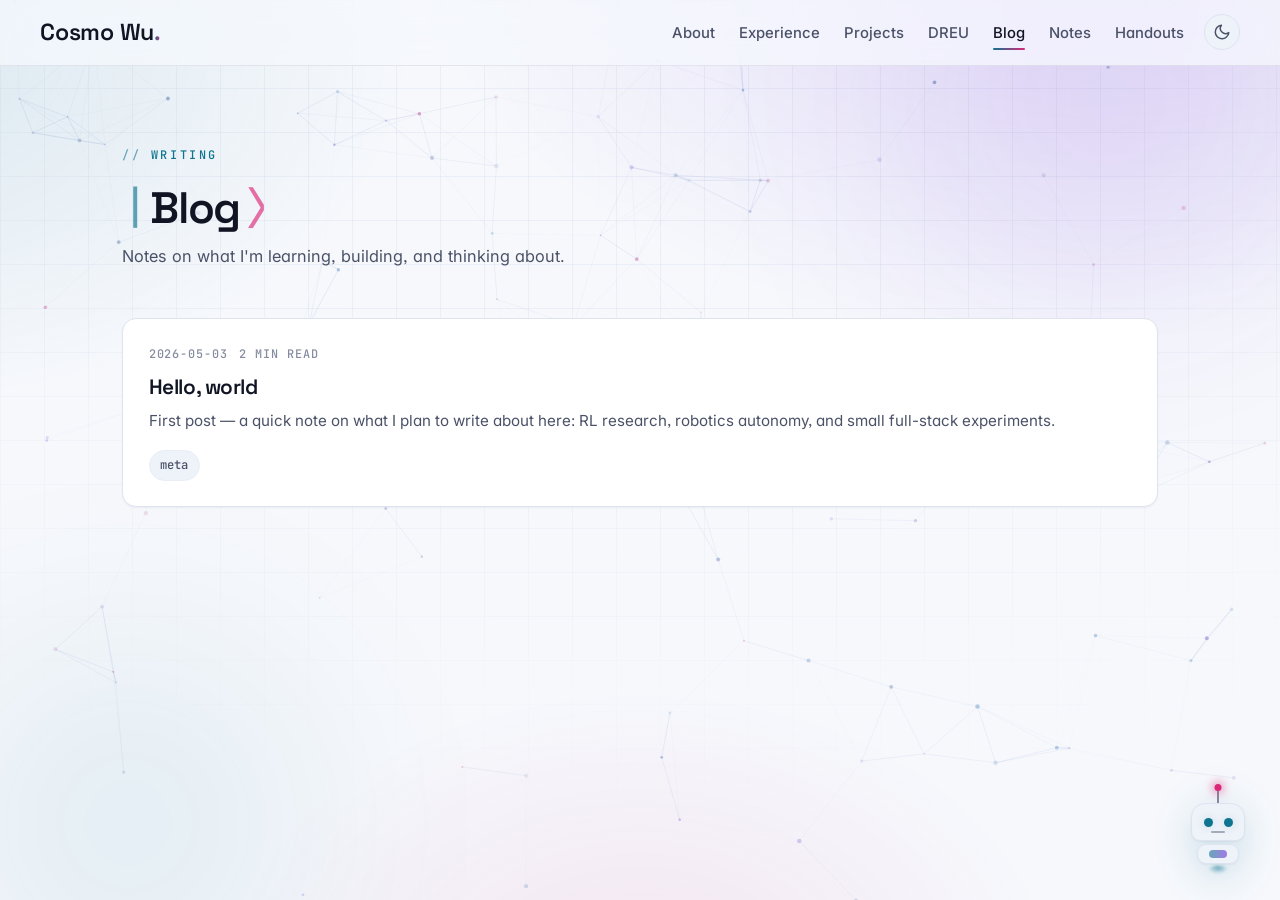
==== commit 7812b689: "Another 5% of my fable down the drain" ====
--- a/blog/index.html
+++ b/blog/index.html
@@ -12,7 +12,7 @@
     <link rel="preconnect" href="https://fonts.googleapis.com">
     <link rel="preconnect" href="https://fonts.gstatic.com" crossorigin>
     <link rel="stylesheet" href="https://fonts.googleapis.com/css2?family=Inter:wght@400;500;600;700&family=Space+Grotesk:wght@400;500;600;700&family=JetBrains+Mono:wght@400;500;600&family=Newsreader:ital,wght@0,400;0,500;1,400;1,500&display=swap">
-    <link rel="stylesheet" href="/assets/css/style.css">
+    <link rel="stylesheet" href="/assets/css/style.css?v=3">
 </head>
 <body>
     <nav class="nav">
@@ -48,7 +48,7 @@
         </div>
     </section>
 
-    <script src="/assets/js/main.js"></script>
+    <script src="/assets/js/main.js?v=3"></script>
     <script>
         (async function () {
             const list = document.getElementById('post-list');
--- a/assets/css/style.css
+++ b/assets/css/style.css
@@ -47,7 +47,8 @@
     --pre-text:     #e6ecf8;
 
     --grid-line:    rgba(30, 60, 140, 0.05);
-    --star-opacity: 0.35;
+    --star-opacity: 0.55;
+    --aurora-opacity: 0.35;
 
     --radius-sm:    8px;
     --radius:       14px;
@@ -90,6 +91,7 @@
 
     --grid-line:    rgba(148, 163, 255, 0.045);
     --star-opacity: 1;
+    --aurora-opacity: 0.5;
 }
 
 /* =========================================================
@@ -112,12 +114,51 @@
     content: '';
     position: fixed;
     inset: 0;
+    z-index: -4;
+    background:
+        radial-gradient(1100px 700px at 85% -10%, color-mix(in srgb, var(--secondary) 14%, transparent), transparent 62%),
+        radial-gradient(900px 600px at -10% 5%, color-mix(in srgb, var(--primary) 12%, transparent), transparent 60%),
+        radial-gradient(700px 500px at 50% 110%, color-mix(in srgb, var(--accent) 9%, transparent), transparent 60%);
+    pointer-events: none;
+}
+
+/* Aurora blobs — slow drifting color fields (injected by main.js) */
+.aurora {
+    position: fixed;
     z-index: -3;
-    background:
-        radial-gradient(1100px 700px at 85% -10%, color-mix(in srgb, var(--secondary) 10%, transparent), transparent 62%),
-        radial-gradient(900px 600px at -10% 5%, color-mix(in srgb, var(--primary) 9%, transparent), transparent 60%),
-        radial-gradient(700px 500px at 50% 110%, color-mix(in srgb, var(--accent) 6%, transparent), transparent 60%);
+    border-radius: 50%;
+    filter: blur(90px);
+    opacity: var(--aurora-opacity);
     pointer-events: none;
+    will-change: transform;
+}
+
+.aurora-1 {
+    width: 55vw;
+    height: 55vw;
+    top: -20vw;
+    right: -14vw;
+    background: radial-gradient(circle, color-mix(in srgb, var(--secondary) 34%, transparent), transparent 65%);
+    animation: aurora-drift-1 26s ease-in-out infinite alternate;
+}
+
+.aurora-2 {
+    width: 48vw;
+    height: 48vw;
+    bottom: -18vw;
+    left: -14vw;
+    background: radial-gradient(circle, color-mix(in srgb, var(--primary) 30%, transparent), transparent 65%);
+    animation: aurora-drift-2 32s ease-in-out infinite alternate;
+}
+
+@keyframes aurora-drift-1 {
+    from { transform: translate(0, 0) scale(1); }
+    to   { transform: translate(-10vw, 14vh) scale(1.25); }
+}
+
+@keyframes aurora-drift-2 {
+    from { transform: translate(0, 0) scale(1.15); }
+    to   { transform: translate(12vw, -12vh) scale(0.95); }
 }
 
 /* Faint blueprint grid, faded toward the edges */
@@ -317,36 +358,50 @@
     position: absolute;
     top: 50%;
     left: 50%;
-    width: min(620px, 90vw);
+    width: min(680px, 92vw);
     aspect-ratio: 1;
     transform: translate(-50%, -54%);
     pointer-events: none;
     z-index: -1;
-    opacity: 0.75;
 }
 
 .hero-atom .orbit {
     position: absolute;
     inset: 0;
     border-radius: 50%;
-    border: 1px solid color-mix(in srgb, var(--primary) 18%, transparent);
+    border: 1px solid color-mix(in srgb, var(--primary) 35%, transparent);
     animation: orbit-spin linear infinite;
 }
 
-.hero-atom .orbit-1 { inset: 6%;  animation-duration: 26s; border-color: color-mix(in srgb, var(--primary) 22%, transparent); }
-.hero-atom .orbit-2 { inset: 18%; animation-duration: 38s; animation-direction: reverse; border-color: color-mix(in srgb, var(--secondary) 20%, transparent); }
-.hero-atom .orbit-3 { inset: 31%; animation-duration: 52s; border-color: color-mix(in srgb, var(--accent) 16%, transparent); }
+.hero-atom .orbit-1 { inset: 6%;  animation-duration: 18s; border-color: color-mix(in srgb, var(--primary) 38%, transparent); }
+.hero-atom .orbit-2 { inset: 18%; animation-duration: 28s; animation-direction: reverse; border-color: color-mix(in srgb, var(--secondary) 34%, transparent); }
+.hero-atom .orbit-3 { inset: 31%; animation-duration: 40s; border-color: color-mix(in srgb, var(--accent) 28%, transparent); }
 
 .hero-atom .electron {
     position: absolute;
-    top: -4px;
+    top: -5px;
     left: 50%;
-    width: 8px;
-    height: 8px;
-    margin-left: -4px;
+    width: 10px;
+    height: 10px;
+    margin-left: -5px;
     border-radius: 50%;
     background: var(--primary);
-    box-shadow: 0 0 12px 2px var(--glow);
+    box-shadow: 0 0 16px 3px var(--glow);
+}
+
+/* second, smaller electron on the opposite side of each orbit */
+.hero-atom .orbit::after {
+    content: '';
+    position: absolute;
+    bottom: -3px;
+    left: 50%;
+    width: 6px;
+    height: 6px;
+    margin-left: -3px;
+    border-radius: 50%;
+    background: currentColor;
+    color: var(--text-subtle);
+    opacity: 0.8;
 }
 
 .hero-atom .orbit-2 .electron { background: var(--secondary); box-shadow: 0 0 12px 2px color-mix(in srgb, var(--secondary) 40%, transparent); }
@@ -523,6 +578,25 @@
     margin-bottom: 0.5rem;
     color: var(--text);
     letter-spacing: -0.03em;
+}
+
+/* Ket notation |Title⟩ — the site's quantum signature */
+.section-title::before {
+    content: '|';
+    font-family: var(--font-mono);
+    font-weight: 400;
+    color: var(--primary);
+    opacity: 0.65;
+    margin-right: 0.08em;
+}
+
+.section-title::after {
+    content: '⟩';
+    font-family: var(--font-mono);
+    font-weight: 400;
+    color: var(--accent);
+    opacity: 0.65;
+    margin-left: 0.08em;
 }
 
 .section-subtitle {
@@ -1328,6 +1402,250 @@
 }
 
 /* =========================================================
+   Robot companion (injected by main.js)
+   ========================================================= */
+.robo-buddy {
+    position: fixed;
+    right: 26px;
+    bottom: 26px;
+    width: 72px;
+    z-index: 900;
+    pointer-events: none;
+    animation: robo-bob 4.2s ease-in-out infinite;
+    filter: drop-shadow(0 10px 18px var(--glow));
+}
+
+.robo-antenna {
+    width: 2px;
+    height: 12px;
+    margin: 0 auto;
+    background: var(--text-subtle);
+    position: relative;
+}
+
+.robo-antenna-tip {
+    position: absolute;
+    top: -7px;
+    left: 50%;
+    transform: translateX(-50%);
+    width: 7px;
+    height: 7px;
+    border-radius: 50%;
+    background: var(--accent);
+    box-shadow: 0 0 10px 2px color-mix(in srgb, var(--accent) 55%, transparent);
+    animation: tip-pulse 2.2s ease-in-out infinite;
+}
+
+.robo-head {
+    width: 54px;
+    height: 38px;
+    margin: 0 auto;
+    background: var(--surface-soft);
+    border: 1px solid var(--border);
+    border-radius: 14px 14px 9px 9px;
+    display: flex;
+    align-items: center;
+    justify-content: center;
+    gap: 11px;
+    position: relative;
+    box-shadow: var(--shadow-sm);
+}
+
+.robo-eye {
+    width: 9px;
+    height: 9px;
+    border-radius: 50%;
+    background: var(--primary);
+    box-shadow: 0 0 8px var(--glow);
+    transform: translate(var(--eye-x, 0), var(--eye-y, 0));
+    animation: robo-blink 5.5s infinite;
+}
+
+.robo-mouth {
+    position: absolute;
+    bottom: 7px;
+    left: 50%;
+    transform: translateX(-50%);
+    width: 14px;
+    height: 2px;
+    border-radius: 2px;
+    background: var(--text-subtle);
+    opacity: 0.7;
+}
+
+.robo-body {
+    width: 42px;
+    height: 20px;
+    margin: 3px auto 0;
+    background: var(--surface-soft);
+    border: 1px solid var(--border);
+    border-radius: 9px;
+    position: relative;
+    overflow: hidden;
+    box-shadow: var(--shadow-sm);
+}
+
+.robo-chest {
+    position: absolute;
+    inset: 5px 11px;
+    border-radius: 4px;
+    background: linear-gradient(90deg, var(--primary), var(--secondary), var(--accent), var(--primary));
+    background-size: 300% 100%;
+    opacity: 0.6;
+    animation: chest-scan 3.5s linear infinite;
+}
+
+.robo-thruster {
+    width: 22px;
+    height: 8px;
+    margin: 2px auto 0;
+    border-radius: 50%;
+    background: radial-gradient(ellipse at 50% 0%, color-mix(in srgb, var(--primary) 70%, transparent), transparent 70%);
+    filter: blur(1.5px);
+    animation: thruster-flicker 0.9s ease-in-out infinite;
+}
+
+@keyframes robo-bob {
+    0%, 100% { transform: translateY(0); }
+    50%      { transform: translateY(-9px); }
+}
+
+@keyframes robo-blink {
+    0%, 91%, 96%, 100% { transform: translate(var(--eye-x, 0), var(--eye-y, 0)) scaleY(1); }
+    93.5%              { transform: translate(var(--eye-x, 0), var(--eye-y, 0)) scaleY(0.08); }
+}
+
+@keyframes tip-pulse {
+    0%, 100% { opacity: 1;   transform: translateX(-50%) scale(1); }
+    50%      { opacity: 0.4; transform: translateX(-50%) scale(0.75); }
+}
+
+@keyframes chest-scan {
+    to { background-position: 300% 0; }
+}
+
+@keyframes thruster-flicker {
+    0%, 100% { opacity: 0.85; transform: scaleX(1); }
+    50%      { opacity: 0.45; transform: scaleX(0.75); }
+}
+
+@media (max-width: 900px) {
+    .robo-buddy { display: none; }
+}
+
+/* =========================================================
+   Project cards — terminal-window style
+   ========================================================= */
+.project-grid {
+    display: grid;
+    grid-template-columns: repeat(auto-fit, minmax(320px, 1fr));
+    gap: 1.1rem;
+}
+
+.project-grid .card {
+    margin-bottom: 0;
+}
+
+.project-card {
+    padding: 0;
+    display: flex;
+    flex-direction: column;
+    text-decoration: none;
+    color: inherit;
+}
+
+.project-card.featured {
+    grid-column: 1 / -1;
+}
+
+.term-bar {
+    display: flex;
+    align-items: center;
+    gap: 0.75rem;
+    padding: 0.6rem 1.1rem;
+    border-bottom: 1px solid var(--border-soft);
+    font-family: var(--font-mono);
+    font-size: 0.74rem;
+    color: var(--text-subtle);
+    background: color-mix(in srgb, var(--surface-soft) 65%, transparent);
+    border-radius: var(--radius) var(--radius) 0 0;
+}
+
+.term-dots {
+    display: flex;
+    gap: 5px;
+    flex-shrink: 0;
+}
+
+.term-dots i {
+    width: 9px;
+    height: 9px;
+    border-radius: 50%;
+}
+
+.term-dots i:nth-child(1) { background: #ff5f57; }
+.term-dots i:nth-child(2) { background: #febc2e; }
+.term-dots i:nth-child(3) { background: #28c840; }
+
+.term-path {
+    flex: 1;
+    overflow: hidden;
+    text-overflow: ellipsis;
+    white-space: nowrap;
+    letter-spacing: 0.02em;
+}
+
+.term-ext {
+    flex-shrink: 0;
+    font-size: 0.95rem;
+    transition: transform 0.2s ease, color 0.2s ease;
+}
+
+.project-card:hover .term-ext {
+    color: var(--primary);
+    transform: translate(2px, -2px);
+}
+
+.project-card-body {
+    padding: 1.3rem 1.5rem 1.5rem;
+    position: relative;
+    flex: 1;
+    display: flex;
+    flex-direction: column;
+}
+
+.project-card-body .card-blurb {
+    margin-top: 0.6rem;
+    flex-grow: 1;
+}
+
+.project-card-body .skill-tags {
+    margin-top: 1.1rem;
+}
+
+/* Giant outlined index number in the corner */
+.project-index {
+    position: absolute;
+    right: 0.9rem;
+    bottom: 0.35rem;
+    font-family: var(--font-mono);
+    font-weight: 700;
+    font-size: 3.4rem;
+    line-height: 1;
+    color: transparent;
+    -webkit-text-stroke: 1px color-mix(in srgb, var(--text-subtle) 40%, transparent);
+    opacity: 0.55;
+    pointer-events: none;
+    user-select: none;
+    transition: opacity 0.3s ease, -webkit-text-stroke-color 0.3s ease;
+}
+
+.project-card:hover .project-index {
+    opacity: 1;
+    -webkit-text-stroke-color: color-mix(in srgb, var(--primary) 65%, transparent);
+}
+
+/* =========================================================
    Footer
    ========================================================= */
 .footer {
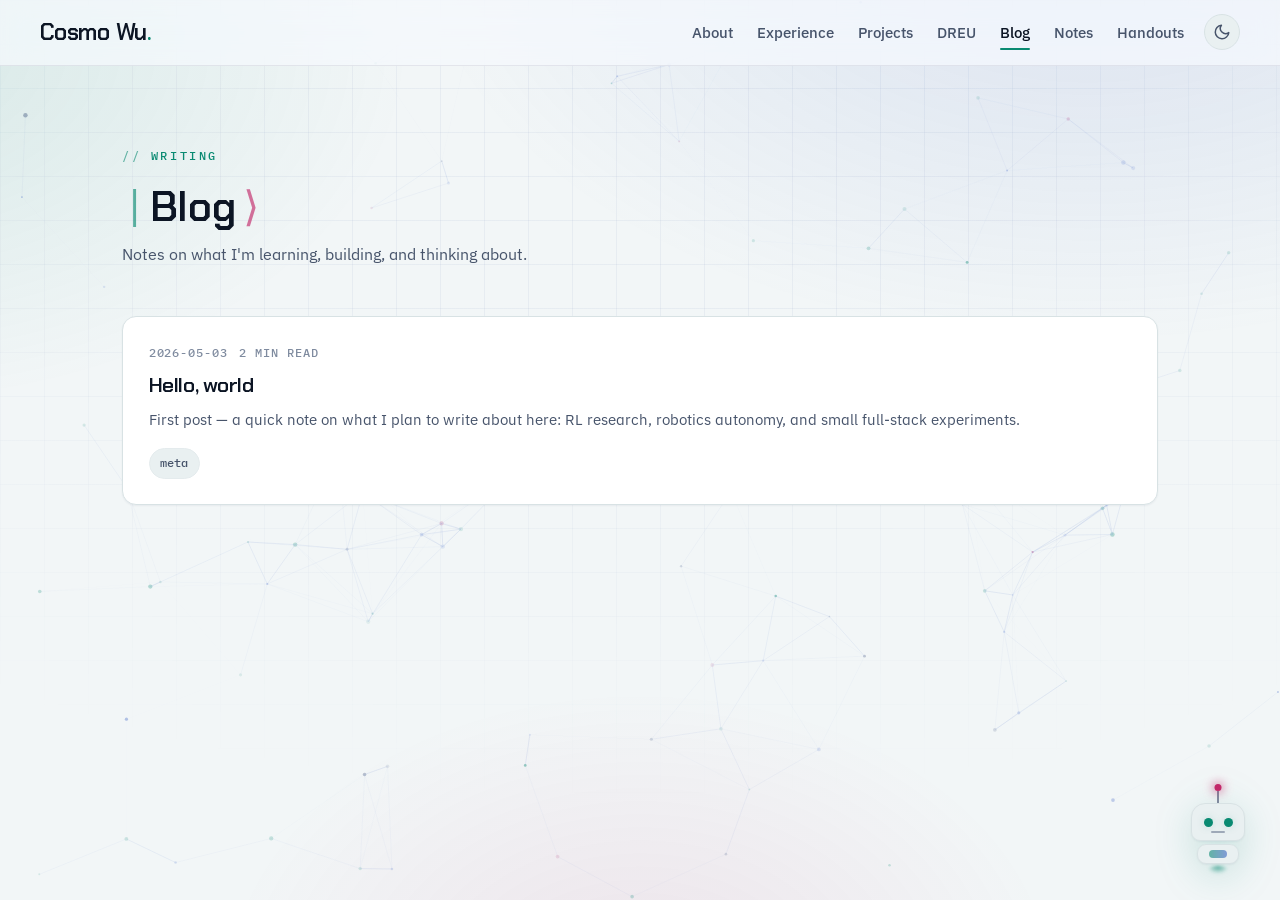
==== commit ce26b889: "Made changes (idk if space is still there) with frontend-design" ====
--- a/blog/index.html
+++ b/blog/index.html
@@ -11,8 +11,8 @@
 
     <link rel="preconnect" href="https://fonts.googleapis.com">
     <link rel="preconnect" href="https://fonts.gstatic.com" crossorigin>
-    <link rel="stylesheet" href="https://fonts.googleapis.com/css2?family=Inter:wght@400;500;600;700&family=Space+Grotesk:wght@400;500;600;700&family=JetBrains+Mono:wght@400;500;600&family=Newsreader:ital,wght@0,400;0,500;1,400;1,500&display=swap">
-    <link rel="stylesheet" href="/assets/css/style.css?v=3">
+    <link rel="stylesheet" href="https://fonts.googleapis.com/css2?family=Chakra+Petch:wght@500;600;700&family=IBM+Plex+Sans:ital,wght@0,400;0,500;0,600;1,400&family=IBM+Plex+Mono:wght@400;500;600&display=swap">
+    <link rel="stylesheet" href="/assets/css/style.css?v=4">
 </head>
 <body>
     <nav class="nav">
@@ -48,7 +48,7 @@
         </div>
     </section>
 
-    <script src="/assets/js/main.js?v=3"></script>
+    <script src="/assets/js/main.js?v=4"></script>
     <script>
         (async function () {
             const list = document.getElementById('post-list');
--- a/assets/css/style.css
+++ b/assets/css/style.css
@@ -18,22 +18,22 @@
    Quantum / deep-space palette: cyan → violet → pink
    ========================================================= */
 :root {
-    --bg:           #f6f8fc;
+    --bg:           #f2f6f7;
     --bg-elevated:  #ffffff;
     --surface:      #ffffff;
-    --surface-soft: #eef2f9;
-    --border:       #dde4f0;
-    --border-soft:  #e8edf6;
-
-    --text:         #101423;
-    --text-muted:   #4b5268;
-    --text-subtle:  #858c9f;
-
-    --primary:      #0e7490;   /* deep cyan */
-    --primary-soft: #e0f5fa;
-    --secondary:    #6d28d9;   /* violet */
-    --accent:       #db2777;   /* pink */
-    --glow:         rgba(14, 116, 144, 0.18);
+    --surface-soft: #e9f0f1;
+    --border:       #d8e2e4;
+    --border-soft:  #e4ebed;
+
+    --text:         #0c1524;
+    --text-muted:   #47546b;
+    --text-subtle:  #7f8b9f;
+
+    --primary:      #0a8a72;   /* phosphor teal — coherent evolution */
+    --primary-soft: #ddf3ec;
+    --secondary:    #3b62c4;   /* ice blue — starlight */
+    --accent:       #c22869;   /* measurement magenta — collapsed results */
+    --glow:         rgba(10, 138, 114, 0.18);
 
     --shadow-sm: 0 1px 2px rgba(16, 24, 60, 0.05);
     --shadow-md: 0 4px 18px rgba(16, 24, 60, 0.08);
@@ -48,50 +48,48 @@
 
     --grid-line:    rgba(30, 60, 140, 0.05);
     --star-opacity: 0.55;
-    --aurora-opacity: 0.35;
 
     --radius-sm:    8px;
     --radius:       14px;
     --radius-lg:    20px;
 
-    --font-sans: 'Inter', -apple-system, BlinkMacSystemFont, 'Segoe UI', Roboto, sans-serif;
-    --font-display: 'Space Grotesk', 'Inter', -apple-system, sans-serif;
-    --font-serif: 'Newsreader', 'Iowan Old Style', Georgia, serif;
-    --font-mono: 'JetBrains Mono', ui-monospace, SFMono-Regular, Menlo, Consolas, monospace;
+    --font-sans: 'IBM Plex Sans', -apple-system, BlinkMacSystemFont, 'Segoe UI', Roboto, sans-serif;
+    --font-display: 'Chakra Petch', 'IBM Plex Sans', -apple-system, sans-serif;
+    --font-serif: 'Iowan Old Style', Georgia, serif;
+    --font-mono: 'IBM Plex Mono', ui-monospace, SFMono-Regular, Menlo, Consolas, monospace;
 }
 
 [data-theme="dark"] {
-    --bg:           #05070f;
-    --bg-elevated:  #0a0e1c;
-    --surface:      #0c1122;
-    --surface-soft: #131a30;
-    --border:       rgba(148, 163, 255, 0.13);
-    --border-soft:  rgba(148, 163, 255, 0.07);
-
-    --text:         #eef2fb;
-    --text-muted:   #a7b0c8;
-    --text-subtle:  #66708c;
-
-    --primary:      #6ee7f9;   /* bright cyan */
-    --primary-soft: rgba(110, 231, 249, 0.1);
-    --secondary:    #a78bfa;   /* soft violet */
-    --accent:       #f472b6;   /* pink */
-    --glow:         rgba(110, 231, 249, 0.28);
+    --bg:           #04070d;
+    --bg-elevated:  #090e18;
+    --surface:      #0b111c;
+    --surface-soft: #121a29;
+    --border:       rgba(143, 184, 255, 0.14);
+    --border-soft:  rgba(143, 184, 255, 0.07);
+
+    --text:         #e9f0f7;
+    --text-muted:   #9facc2;
+    --text-subtle:  #5e6b84;
+
+    --primary:      #5ff2d3;   /* phosphor teal — coherent evolution */
+    --primary-soft: rgba(95, 242, 211, 0.1);
+    --secondary:    #8fb8ff;   /* ice blue — starlight */
+    --accent:       #ff5c9e;   /* measurement magenta — collapsed results */
+    --glow:         rgba(95, 242, 211, 0.25);
 
     --shadow-sm: 0 1px 2px rgba(0, 0, 0, 0.35);
     --shadow-md: 0 6px 24px rgba(0, 0, 0, 0.45);
     --shadow-lg: 0 24px 70px rgba(0, 0, 0, 0.6);
 
-    --nav-bg:       rgba(5, 7, 15, 0.72);
-    --nav-border:   rgba(148, 163, 255, 0.1);
-
-    --code-bg:      rgba(148, 163, 255, 0.1);
-    --pre-bg:       #070b18;
+    --nav-bg:       rgba(4, 7, 13, 0.72);
+    --nav-border:   rgba(143, 184, 255, 0.1);
+
+    --code-bg:      rgba(143, 184, 255, 0.1);
+    --pre-bg:       #060b14;
     --pre-text:     #dbe3f5;
 
-    --grid-line:    rgba(148, 163, 255, 0.045);
+    --grid-line:    rgba(143, 184, 255, 0.045);
     --star-opacity: 1;
-    --aurora-opacity: 0.5;
 }
 
 /* =========================================================
@@ -120,45 +118,6 @@
         radial-gradient(900px 600px at -10% 5%, color-mix(in srgb, var(--primary) 12%, transparent), transparent 60%),
         radial-gradient(700px 500px at 50% 110%, color-mix(in srgb, var(--accent) 9%, transparent), transparent 60%);
     pointer-events: none;
-}
-
-/* Aurora blobs — slow drifting color fields (injected by main.js) */
-.aurora {
-    position: fixed;
-    z-index: -3;
-    border-radius: 50%;
-    filter: blur(90px);
-    opacity: var(--aurora-opacity);
-    pointer-events: none;
-    will-change: transform;
-}
-
-.aurora-1 {
-    width: 55vw;
-    height: 55vw;
-    top: -20vw;
-    right: -14vw;
-    background: radial-gradient(circle, color-mix(in srgb, var(--secondary) 34%, transparent), transparent 65%);
-    animation: aurora-drift-1 26s ease-in-out infinite alternate;
-}
-
-.aurora-2 {
-    width: 48vw;
-    height: 48vw;
-    bottom: -18vw;
-    left: -14vw;
-    background: radial-gradient(circle, color-mix(in srgb, var(--primary) 30%, transparent), transparent 65%);
-    animation: aurora-drift-2 32s ease-in-out infinite alternate;
-}
-
-@keyframes aurora-drift-1 {
-    from { transform: translate(0, 0) scale(1); }
-    to   { transform: translate(-10vw, 14vh) scale(1.25); }
-}
-
-@keyframes aurora-drift-2 {
-    from { transform: translate(0, 0) scale(1.15); }
-    to   { transform: translate(12vw, -12vh) scale(0.95); }
 }
 
 /* Faint blueprint grid, faded toward the edges */
@@ -199,7 +158,7 @@
     height: 2px;
     width: 100%;
     z-index: 2000;
-    background: linear-gradient(90deg, var(--primary), var(--secondary), var(--accent));
+    background: linear-gradient(90deg, var(--primary), var(--secondary));
     transform-origin: 0 50%;
     transform: scaleX(0);
     pointer-events: none;
@@ -241,10 +200,7 @@
 }
 
 .logo .logo-dot {
-    background: linear-gradient(90deg, var(--primary), var(--accent));
-    -webkit-background-clip: text;
-    background-clip: text;
-    color: transparent;
+    color: var(--primary);
 }
 
 .nav-right {
@@ -277,7 +233,7 @@
     left: 0;
     right: 0;
     height: 2px;
-    background: linear-gradient(90deg, var(--primary), var(--accent));
+    background: var(--primary);
     border-radius: 2px;
     transform: scaleX(0);
     transform-origin: 0 50%;
@@ -352,81 +308,77 @@
 }
 
 /* =========================================================
-   Hero atom — orbiting electrons behind the title
-   ========================================================= */
-.hero-atom {
+   Hero circuit — qubit wires with gates behind the title.
+   The site's signature: his research is circuit discovery.
+   ========================================================= */
+.hero-circuit {
+    position: absolute;
+    inset: 0;
+    z-index: -1;
+    pointer-events: none;
+    display: flex;
+    flex-direction: column;
+    justify-content: center;
+    gap: 21vh;
+    padding: 0 1rem;
+}
+
+.qwire {
+    position: relative;
+    height: 1px;
+    background: linear-gradient(90deg,
+        transparent,
+        color-mix(in srgb, var(--secondary) 32%, transparent) 12%,
+        color-mix(in srgb, var(--secondary) 32%, transparent) 88%,
+        transparent);
+}
+
+/* gate boxes sitting on the wires */
+.qwire .qgate {
     position: absolute;
     top: 50%;
-    left: 50%;
-    width: min(680px, 92vw);
-    aspect-ratio: 1;
-    transform: translate(-50%, -54%);
-    pointer-events: none;
-    z-index: -1;
-}
-
-.hero-atom .orbit {
+    transform: translate(-50%, -50%);
+    min-width: 26px;
+    height: 26px;
+    padding: 0 6px;
+    display: grid;
+    place-items: center;
+    font-family: var(--font-mono);
+    font-size: 0.68rem;
+    font-weight: 500;
+    color: var(--text-subtle);
+    background: var(--bg);
+    border: 1px solid color-mix(in srgb, var(--secondary) 42%, transparent);
+    border-radius: 5px;
+}
+
+/* measurement gates collapse the state - they read magenta */
+.qwire .qgate.measure {
+    color: var(--accent);
+    border-color: color-mix(in srgb, var(--accent) 50%, transparent);
+}
+
+/* a pulse of amplitude traveling down each wire */
+.qwire .qpulse {
     position: absolute;
-    inset: 0;
-    border-radius: 50%;
-    border: 1px solid color-mix(in srgb, var(--primary) 35%, transparent);
-    animation: orbit-spin linear infinite;
-}
-
-.hero-atom .orbit-1 { inset: 6%;  animation-duration: 18s; border-color: color-mix(in srgb, var(--primary) 38%, transparent); }
-.hero-atom .orbit-2 { inset: 18%; animation-duration: 28s; animation-direction: reverse; border-color: color-mix(in srgb, var(--secondary) 34%, transparent); }
-.hero-atom .orbit-3 { inset: 31%; animation-duration: 40s; border-color: color-mix(in srgb, var(--accent) 28%, transparent); }
-
-.hero-atom .electron {
-    position: absolute;
-    top: -5px;
-    left: 50%;
-    width: 10px;
-    height: 10px;
-    margin-left: -5px;
+    top: -2.5px;
+    left: 0;
+    width: 6px;
+    height: 6px;
     border-radius: 50%;
     background: var(--primary);
-    box-shadow: 0 0 16px 3px var(--glow);
-}
-
-/* second, smaller electron on the opposite side of each orbit */
-.hero-atom .orbit::after {
-    content: '';
-    position: absolute;
-    bottom: -3px;
-    left: 50%;
-    width: 6px;
-    height: 6px;
-    margin-left: -3px;
-    border-radius: 50%;
-    background: currentColor;
-    color: var(--text-subtle);
-    opacity: 0.8;
-}
-
-.hero-atom .orbit-2 .electron { background: var(--secondary); box-shadow: 0 0 12px 2px color-mix(in srgb, var(--secondary) 40%, transparent); }
-.hero-atom .orbit-3 .electron { background: var(--accent);    box-shadow: 0 0 12px 2px color-mix(in srgb, var(--accent) 40%, transparent); }
-
-.hero-atom .nucleus {
-    position: absolute;
-    top: 50%;
-    left: 50%;
-    width: 10px;
-    height: 10px;
-    border-radius: 50%;
-    transform: translate(-50%, -50%);
-    background: color-mix(in srgb, var(--primary) 60%, transparent);
-    box-shadow: 0 0 30px 8px var(--glow);
-    animation: nucleus-pulse 4s ease-in-out infinite;
-}
-
-@keyframes orbit-spin {
-    to { transform: rotate(360deg); }
-}
-
-@keyframes nucleus-pulse {
-    0%, 100% { transform: translate(-50%, -50%) scale(1);   opacity: 0.9; }
-    50%      { transform: translate(-50%, -50%) scale(1.5); opacity: 0.55; }
+    box-shadow: 0 0 14px 3px var(--glow);
+    animation: qtravel 9s linear infinite;
+}
+
+.qwire:nth-child(2) .qpulse { animation-delay: -3s; animation-duration: 11s; }
+.qwire:nth-child(3) .qpulse { animation-delay: -6s; animation-duration: 13s; }
+
+@keyframes qtravel {
+    0%   { left: 0%;   opacity: 0; }
+    6%   { opacity: 1; }
+    94%  { opacity: 1; }
+    100% { left: 100%; opacity: 0; }
 }
 
 /* =========================================================
@@ -456,17 +408,17 @@
 
 .hero-title {
     font-family: var(--font-display);
-    font-size: clamp(3rem, 8vw, 5.5rem);
-    font-weight: 600;
-    margin-bottom: 1.1rem;
-    color: var(--text);
-    letter-spacing: -0.035em;
-    line-height: 1.02;
+    font-size: clamp(2.7rem, 7vw, 5rem);
+    font-weight: 700;
+    margin-bottom: 1.2rem;
+    color: var(--text);
+    letter-spacing: -0.015em;
+    line-height: 1.05;
     animation: fadeInUp 0.9s ease;
 }
 
 .gradient-text {
-    background: linear-gradient(100deg, var(--primary) 0%, var(--secondary) 55%, var(--accent) 100%);
+    background: linear-gradient(100deg, var(--primary) 0%, var(--secondary) 100%);
     -webkit-background-clip: text;
     background-clip: text;
     color: transparent;
@@ -474,11 +426,48 @@
 
 .hero-rotator {
     font-family: var(--font-mono);
-    font-size: clamp(0.95rem, 2.2vw, 1.1rem);
-    color: var(--text-muted);
-    margin-bottom: 1.5rem;
+    font-size: clamp(0.85rem, 2.2vw, 1rem);
+    color: var(--text-muted);
+    margin-bottom: 1.6rem;
     animation: fadeInUp 0.9s ease 0.1s backwards;
-    min-height: 1.7em;
+    display: flex;
+    align-items: center;
+    justify-content: center;
+    gap: 0;
+    flex-wrap: nowrap;
+    max-width: 100%;
+}
+
+/* input state |ψ₀⟩ … measured output |Cosmo⟩ */
+.hero-rotator .ket {
+    color: var(--text-subtle);
+    white-space: nowrap;
+}
+
+.hero-rotator .ket-out {
+    color: var(--accent);
+}
+
+.hero-rotator .wire-seg {
+    display: inline-block;
+    width: clamp(1.2rem, 5vw, 3rem);
+    height: 1px;
+    background: color-mix(in srgb, var(--secondary) 45%, transparent);
+    flex-shrink: 1;
+}
+
+/* the rotating interest is a gate applied to the state */
+.hero-rotator .gate-box {
+    display: inline-flex;
+    align-items: center;
+    padding: 0.32em 0.75em;
+    border: 1px solid color-mix(in srgb, var(--primary) 45%, transparent);
+    border-radius: 6px;
+    background: var(--primary-soft);
+    box-shadow: 0 0 18px -6px var(--glow);
+    min-width: 13ch;
+    justify-content: center;
+    white-space: nowrap;
 }
 
 .hero-rotator .rotate-word {
@@ -573,11 +562,11 @@
 
 .section-title {
     font-family: var(--font-display);
-    font-size: clamp(2rem, 4vw, 2.75rem);
+    font-size: clamp(1.9rem, 4vw, 2.6rem);
     font-weight: 600;
     margin-bottom: 0.5rem;
     color: var(--text);
-    letter-spacing: -0.03em;
+    letter-spacing: -0.01em;
 }
 
 /* Ket notation |Title⟩ — the site's quantum signature */
@@ -760,9 +749,8 @@
     background:
         linear-gradient(var(--surface), var(--surface)) padding-box,
         linear-gradient(120deg,
-            color-mix(in srgb, var(--primary) 55%, transparent),
-            color-mix(in srgb, var(--secondary) 45%, transparent),
-            color-mix(in srgb, var(--accent) 40%, transparent)) border-box;
+            color-mix(in srgb, var(--primary) 60%, transparent),
+            color-mix(in srgb, var(--secondary) 45%, transparent)) border-box;
     border: 1px solid transparent;
 }
 
@@ -1203,7 +1191,7 @@
     top: 8px;
     bottom: 8px;
     width: 2px;
-    background: linear-gradient(180deg, var(--primary), var(--secondary) 55%, var(--accent));
+    background: linear-gradient(180deg, var(--primary), var(--secondary));
     opacity: 0.35;
     border-radius: 2px;
 }
@@ -1571,21 +1559,11 @@
     border-radius: var(--radius) var(--radius) 0 0;
 }
 
-.term-dots {
-    display: flex;
-    gap: 5px;
+.term-prompt {
+    color: var(--primary);
     flex-shrink: 0;
-}
-
-.term-dots i {
-    width: 9px;
-    height: 9px;
-    border-radius: 50%;
-}
-
-.term-dots i:nth-child(1) { background: #ff5f57; }
-.term-dots i:nth-child(2) { background: #febc2e; }
-.term-dots i:nth-child(3) { background: #28c840; }
+    font-weight: 500;
+}
 
 .term-path {
     flex: 1;
@@ -1593,6 +1571,23 @@
     text-overflow: ellipsis;
     white-space: nowrap;
     letter-spacing: 0.02em;
+}
+
+/* block cursor appears in the prompt when the card is hovered */
+.term-path::after {
+    content: '';
+    display: inline-block;
+    width: 0.55em;
+    height: 1em;
+    margin-left: 0.35em;
+    vertical-align: text-bottom;
+    background: var(--primary);
+    opacity: 0;
+}
+
+.project-card:hover .term-path::after {
+    opacity: 1;
+    animation: caret-blink 1s steps(1) infinite;
 }
 
 .term-ext {
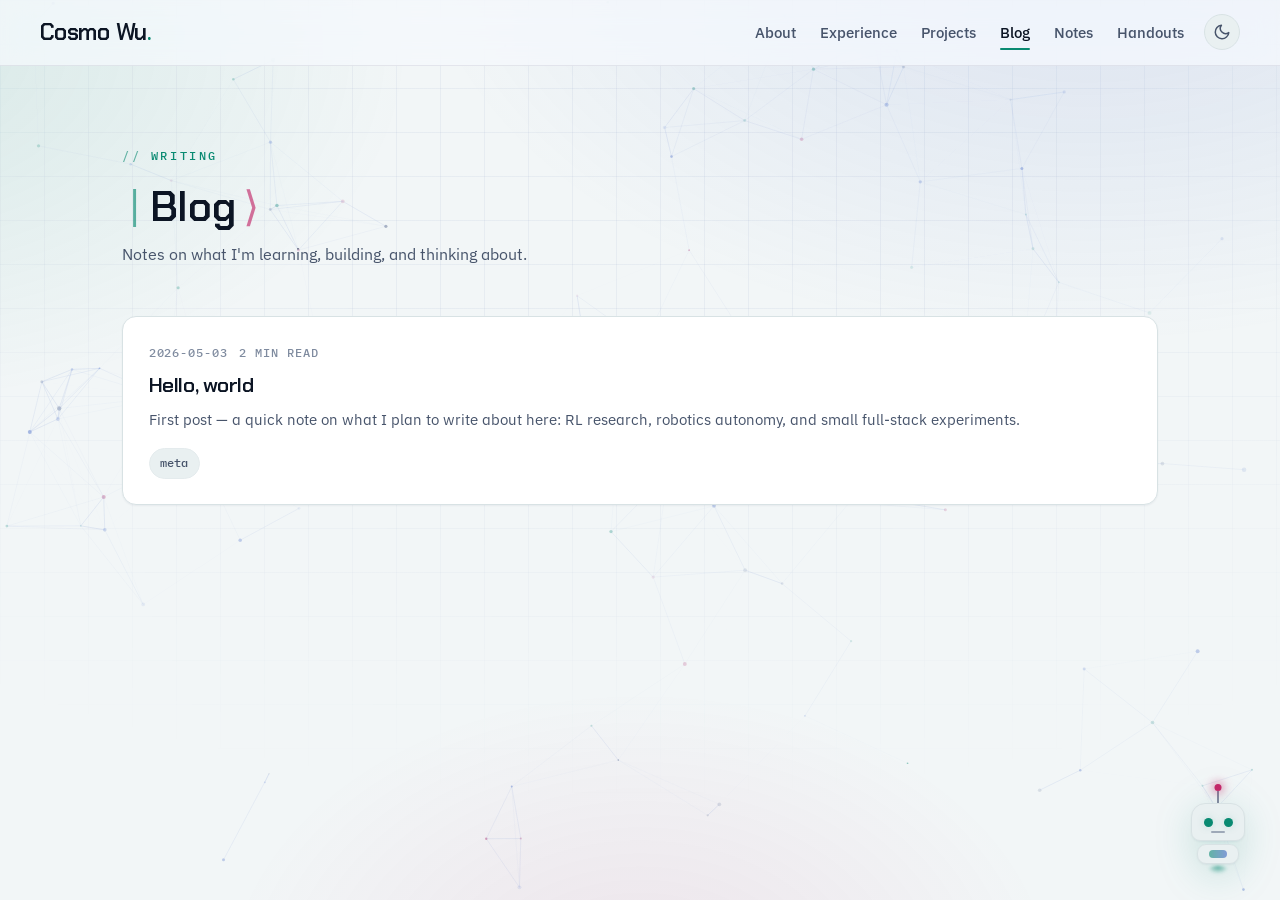
==== commit baf22b1b: "Removed dreu cuz we aint rdy for this" ====
--- a/blog/index.html
+++ b/blog/index.html
@@ -23,7 +23,7 @@
                     <li><a href="/">About</a></li>
                     <li><a href="/experience/">Experience</a></li>
                     <li><a href="/projects/">Projects</a></li>
-                    <li><a href="/dreu/">DREU</a></li>
+                    <!-- WIP: re-enable when the DREU journal is ready --><!-- <li><a href="/dreu/">DREU</a></li> -->
                     <li><a href="/blog/">Blog</a></li>
                     <li><a href="/notes/">Notes</a></li>
                     <li><a href="/handouts/">Handouts</a></li>
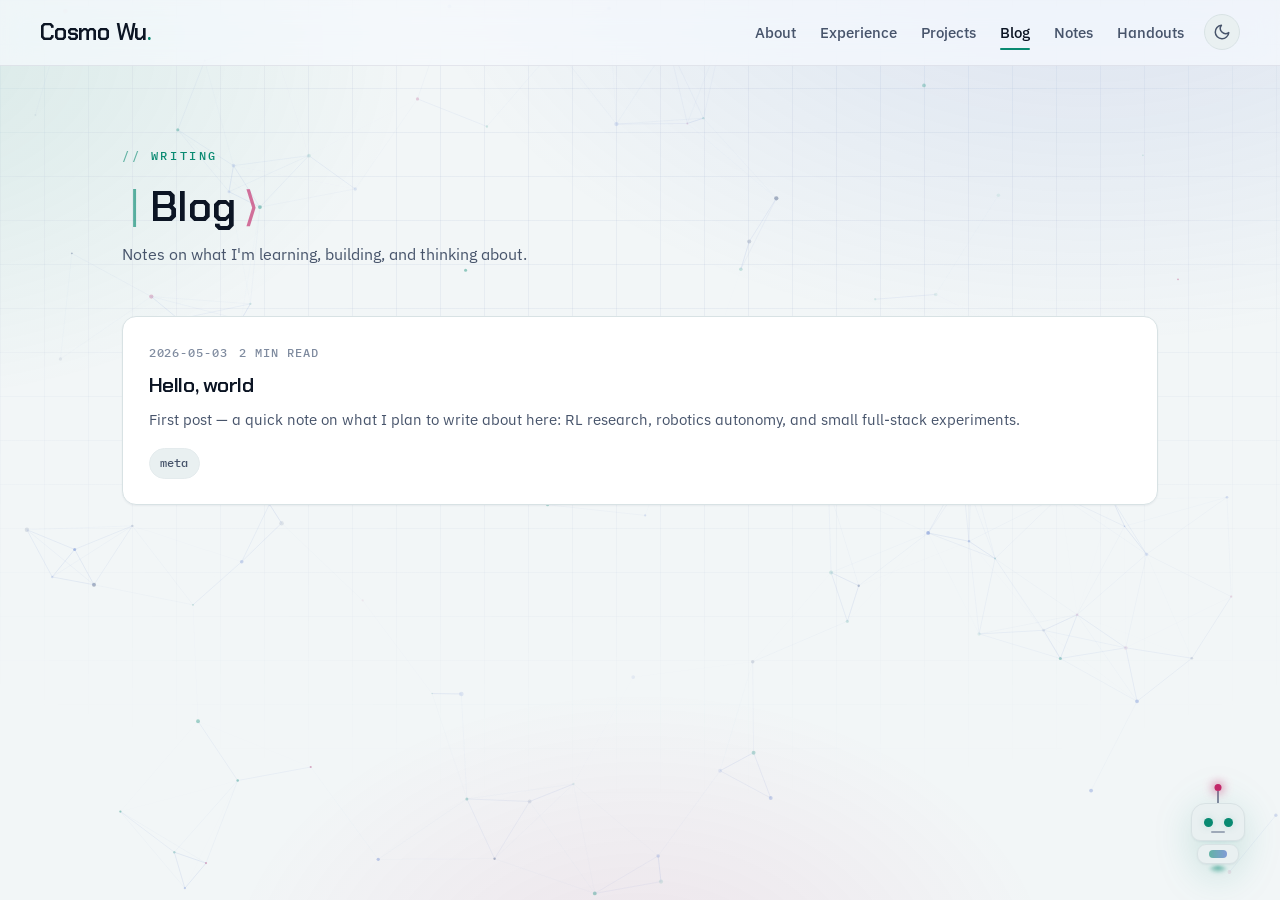
==== commit 48f0cc35: "default white screeN" ====
--- a/blog/index.html
+++ b/blog/index.html
@@ -7,7 +7,7 @@
     <link rel="apple-touch-icon" href="/qft_pfp.png">
     <title>Blog — Cosmo Wu</title>
 
-    <script>(function(){try{var t=localStorage.getItem('theme');var d=window.matchMedia('(prefers-color-scheme: dark)').matches;document.documentElement.setAttribute('data-theme',t||(d?'dark':'light'));}catch(e){document.documentElement.setAttribute('data-theme','light');}try{var p=location.pathname;if(p.endsWith('/index.html')){history.replaceState(null,'',p.slice(0,-10)+location.search+location.hash);}}catch(e){}})();</script>
+    <script>(function(){try{var t=localStorage.getItem('theme');document.documentElement.setAttribute('data-theme',t||'light');}catch(e){document.documentElement.setAttribute('data-theme','light');}try{var p=location.pathname;if(p.endsWith('/index.html')){history.replaceState(null,'',p.slice(0,-10)+location.search+location.hash);}}catch(e){}})();</script>
 
     <link rel="preconnect" href="https://fonts.googleapis.com">
     <link rel="preconnect" href="https://fonts.gstatic.com" crossorigin>
